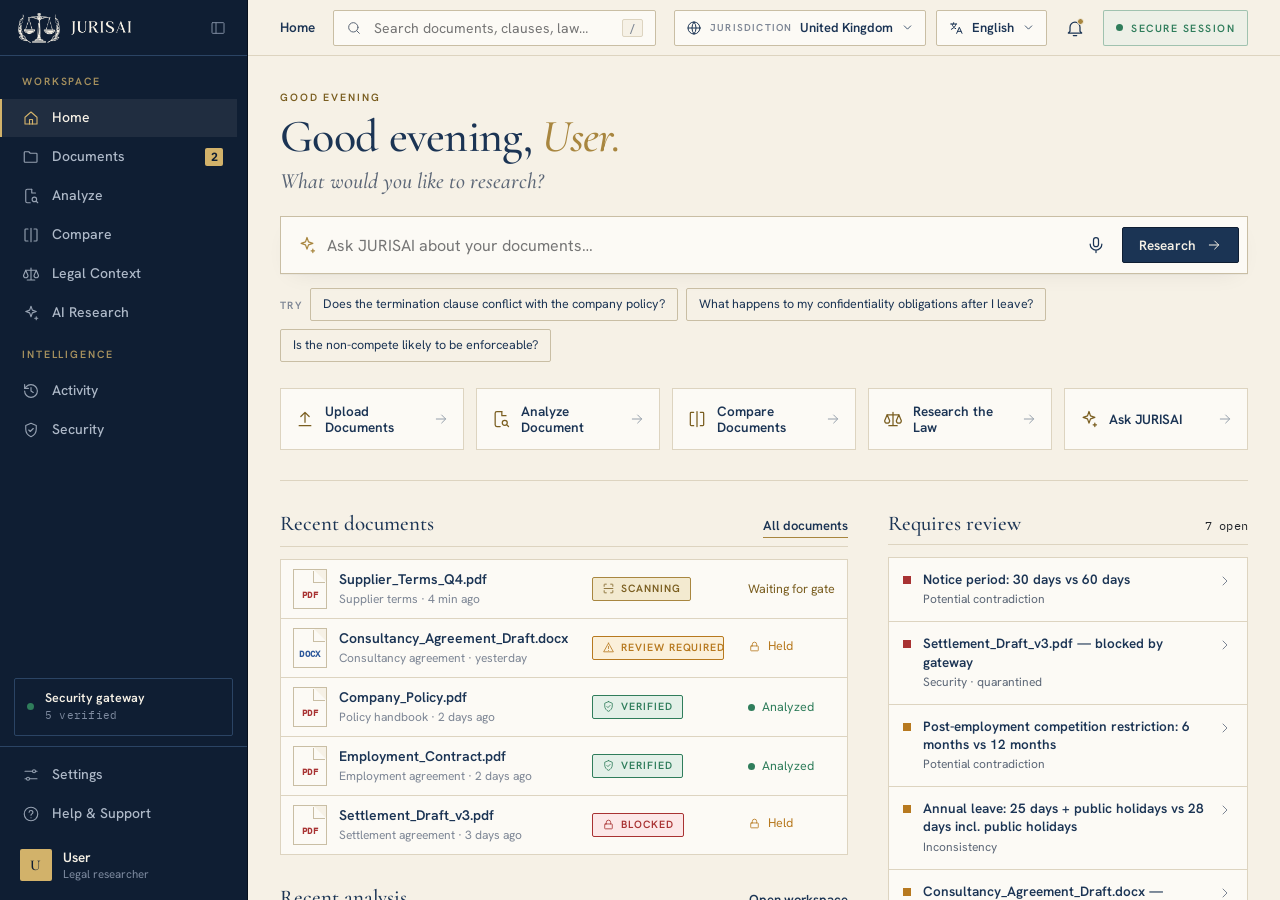
==== app.html @ 664ab7e5 "JurisAI" ====
<!doctype html>
<html lang="en" data-theme="ivory">
<head>
<meta charset="utf-8">
<meta name="viewport" content="width=device-width,initial-scale=1">
<title>JURISAI — Workspace</title>
<meta name="theme-color" content="#0F1E33">
<link rel="icon" href="assets/logo-mark.png">
<link rel="stylesheet" href="assets/jurisai.css">
<link rel="stylesheet" href="assets/app.css">
<link rel="stylesheet" href="assets/app-a.css">
<link rel="stylesheet" href="assets/app-b.css">
<link rel="stylesheet" href="assets/app-c.css">
<link rel="stylesheet" href="assets/app-d.css">
<link rel="stylesheet" href="assets/app-e.css">
</head>
<body>
<script src="assets/site.js"></script>
<script src="assets/session.js"></script>
<script src="assets/app/core.js"></script>
<script src="assets/app/data.js"></script>
<script src="assets/app/v-home.js"></script>
<script src="assets/app/v-docs.js"></script>
<script src="assets/app/v-analyze.js"></script>
<script src="assets/app/v-compare.js"></script>
<script src="assets/app/v-law.js"></script>
<script src="assets/app/v-research.js"></script>
<script src="assets/app/v-reports.js"></script>
<script src="assets/app/v-activity.js"></script>
<script src="assets/app/v-settings.js"></script>
<script src="assets/app/v-help.js"></script>
<script src="assets/app/v-welcome.js"></script>
<script>J.boot();</script>
</body>
</html>
---- assets/jurisai.css ----
/* ==========================================================================
   JURISAI DESIGN SYSTEM  ·  v1.0
   Shared by landing, sign-in, sign-up — and intended to carry into the app.
   Secure. Understand. Verify.
   ========================================================================== */

/* Fonts are bundled locally (latin subset) so the site works offline */
@font-face{font-family:'Cormorant Garamond';font-style:normal;font-weight:400;font-display:swap;src:url('fonts/cormorant-garamond-latin-400-normal.woff2') format('woff2');}
@font-face{font-family:'Cormorant Garamond';font-style:normal;font-weight:500;font-display:swap;src:url('fonts/cormorant-garamond-latin-500-normal.woff2') format('woff2');}
@font-face{font-family:'Cormorant Garamond';font-style:normal;font-weight:600;font-display:swap;src:url('fonts/cormorant-garamond-latin-600-normal.woff2') format('woff2');}
@font-face{font-family:'Cormorant Garamond';font-style:italic;font-weight:500;font-display:swap;src:url('fonts/cormorant-garamond-latin-500-italic.woff2') format('woff2');}
@font-face{font-family:'Cormorant Garamond';font-style:italic;font-weight:600;font-display:swap;src:url('fonts/cormorant-garamond-latin-600-italic.woff2') format('woff2');}
@font-face{font-family:'Hanken Grotesk';font-style:normal;font-weight:400;font-display:swap;src:url('fonts/hanken-grotesk-latin-400-normal.woff2') format('woff2');}
@font-face{font-family:'Hanken Grotesk';font-style:normal;font-weight:500;font-display:swap;src:url('fonts/hanken-grotesk-latin-500-normal.woff2') format('woff2');}
@font-face{font-family:'Hanken Grotesk';font-style:normal;font-weight:600;font-display:swap;src:url('fonts/hanken-grotesk-latin-600-normal.woff2') format('woff2');}
@font-face{font-family:'Hanken Grotesk';font-style:normal;font-weight:700;font-display:swap;src:url('fonts/hanken-grotesk-latin-700-normal.woff2') format('woff2');}
@font-face{font-family:'IBM Plex Mono';font-style:normal;font-weight:400;font-display:swap;src:url('fonts/ibm-plex-mono-latin-400-normal.woff2') format('woff2');}
@font-face{font-family:'IBM Plex Mono';font-style:normal;font-weight:500;font-display:swap;src:url('fonts/ibm-plex-mono-latin-500-normal.woff2') format('woff2');}

:root {
  /* ---- Colour: paper ---- */
  --ivory:        #F6F1E6;   /* page */
  --ivory-2:      #EFE8D8;   /* sunken wells, alt sections */
  --ivory-3:      #E5DFD0;   /* logo field */
  --paper:        #FCFAF5;   /* raised sheets */
  --white:        #FFFFFF;
  --rule:         #DDD4C0;   /* hairlines on ivory */
  --rule-strong:  #C9BEA4;

  /* ---- Colour: ink ---- */
  --navy:         #1B3454;   /* logo ink — primary */
  --navy-deep:    #0F1E33;   /* dark surfaces / strongest text */
  --navy-2:       #16294A;
  --navy-line:    #2B4464;   /* hairlines on navy */
  --charcoal:     #1F2328;
  --slate:        #5B6676;   /* muted copy */
  --slate-2:      #7C8594;

  /* ---- Colour: antique gold ---- */
  --gold:         #A8863F;
  --gold-deep:    #7A5E20;
  --gold-light:   #D2B26A;
  --gold-wash:    #F3EAD0;

  /* ---- Colour: restrained signals ---- */
  --ok:           #2F7D5B;  --ok-wash:   #E3F0E8;
  --warn:         #B7791F;  --warn-wash: #FBF0DA;
  --risk:         #A83232;  --risk-wash: #FCE8E8;

  /* ---- Type ---- */
  --serif: 'Cormorant Garamond', 'EB Garamond', Georgia, 'Times New Roman', serif;
  --sans:  'Hanken Grotesk', system-ui, -apple-system, 'Segoe UI', sans-serif;
  --mono:  'IBM Plex Mono', ui-monospace, 'SF Mono', Menlo, monospace;

  /* ---- Shape / depth ---- */
  --r: 2px;
  --shadow-1: 0 1px 0 rgba(20,32,47,.04), 0 8px 24px -12px rgba(20,32,47,.10);
  --shadow-2: 0 2px 0 rgba(20,32,47,.03), 0 24px 48px -24px rgba(20,32,47,.22);

  /* ---- Motion ---- */
  --ease: cubic-bezier(.22,.61,.36,1);

  --wrap: 1240px;
  --nav-h: 72px;
}

*,*::before,*::after { box-sizing: border-box; }
html { scroll-behavior: smooth; scroll-padding-top: calc(var(--nav-h) + 12px); -webkit-text-size-adjust: 100%; }
body {
  margin: 0; background: var(--ivory); color: var(--charcoal);
  font-family: var(--sans); font-size: 16px; line-height: 1.6;
  -webkit-font-smoothing: antialiased; text-rendering: optimizeLegibility; font-variant-numeric: lining-nums;
}
img, svg { display: block; max-width: 100%; }
a { color: inherit; text-decoration: none; }
button { font: inherit; color: inherit; cursor: pointer; background: none; border: 0; padding: 0; }
h1,h2,h3,h4,p,ul,ol,figure,blockquote { margin: 0; }
ul,ol { padding: 0; list-style: none; }
::selection { background: var(--gold-light); color: var(--navy-deep); }
:focus-visible { outline: 2px solid var(--gold); outline-offset: 3px; }

.wrap { width: 100%; max-width: var(--wrap); margin: 0 auto; padding: 0 32px; }
.sr-only { position:absolute; width:1px; height:1px; overflow:hidden; clip:rect(0 0 0 0); white-space:nowrap; }

/* ---- Icons (sprite injected by site.js) ---- */
.ico { width: 20px; height: 20px; stroke: currentColor; fill: none; stroke-width: 1.5; stroke-linecap: round; stroke-linejoin: round; flex: none; }
.ico-sm { width: 16px; height: 16px; }
.ico-lg { width: 28px; height: 28px; stroke-width: 1.25; }

/* ---- Type scale ---- */
.display {
  font-family: var(--serif); font-weight: 500; color: var(--navy);
  letter-spacing: -.012em; line-height: .96;
}
.h2 { font-family: var(--serif); font-weight: 500; color: var(--navy); font-size: clamp(36px, 4vw, 56px); line-height: 1.04; letter-spacing: -.012em; }
.h2 em, .display em { font-style: italic; color: var(--gold); font-weight: 500; }
.h3 { font-family: var(--serif); font-weight: 600; color: var(--navy); font-size: 24px; line-height: 1.2; }
.lede { font-size: 18px; line-height: 1.65; color: var(--slate); max-width: 56ch; }
.eyebrow {
  display: inline-flex; align-items: center; gap: 14px;
  font-family: var(--sans); font-size: 12px; font-weight: 600; letter-spacing: .18em;
  text-transform: uppercase; color: var(--gold-deep);
}
.eyebrow::before { content: ""; width: 36px; height: 1px; background: var(--gold); }
.mono { font-family: var(--mono); font-size: 12px; letter-spacing: .02em; }
.label { font-size: 11px; font-weight: 600; letter-spacing: .12em; text-transform: uppercase; color: var(--slate); }

/* ---- Buttons: sharp, premium, no pills ---- */
.btn {
  --h: 52px;
  display: inline-flex; align-items: center; justify-content: center; gap: 10px;
  height: var(--h); padding: 0 26px; border-radius: var(--r);
  font-size: 15px; font-weight: 600; letter-spacing: .01em; white-space: nowrap;
  border: 1px solid transparent; position: relative;
  transition: background .25s var(--ease), color .25s var(--ease), border-color .25s var(--ease), box-shadow .25s var(--ease);
}
.btn .arr { transition: transform .25s var(--ease); }
.btn:hover .arr { transform: translateX(3px); }
.btn-sm { --h: 42px; padding: 0 20px; font-size: 14px; }
.btn-block { width: 100%; }
.btn-primary { background: var(--navy); color: var(--ivory); border-color: var(--navy-deep); }
.btn-primary:hover { background: var(--navy-deep); box-shadow: inset 0 -2px 0 var(--gold); }
.btn-secondary { border-color: var(--navy); color: var(--navy); background: transparent; }
.btn-secondary:hover { background: var(--ivory-2); }
.btn-gold { background: var(--gold-light); color: var(--navy-deep); border-color: var(--gold); }
.btn-gold:hover { background: #dcbf7e; box-shadow: inset 0 -2px 0 var(--gold-deep); }
.btn-ghost-light { border-color: rgba(246,241,230,.35); color: var(--ivory); }
.btn-ghost-light:hover { background: rgba(246,241,230,.08); border-color: var(--gold-light); }
.btn[disabled], .btn.is-loading { pointer-events: none; opacity: .92; }

.link-gold { border-bottom: 1px solid var(--gold); color: var(--navy); font-weight: 500; padding-bottom: 1px; transition: color .2s, border-color .2s; }
.link-gold:hover { color: var(--gold-deep); border-color: var(--gold-deep); }

/* ---- Cards ---- */
.card { background: var(--paper); border: 1px solid var(--rule); border-radius: var(--r); box-shadow: var(--shadow-1); }
.card-top { border-top: 2px solid var(--gold); }
.card-head { display:flex; align-items:center; justify-content:space-between; gap:12px; padding: 14px 20px; border-bottom: 1px solid var(--rule); }
.card-body { padding: 20px; }

/* ---- Chips / status badges (rectangular) ---- */
.chip {
  display: inline-flex; align-items: center; gap: 6px; height: 24px; padding: 0 9px;
  font-size: 10.5px; font-weight: 600; letter-spacing: .09em; text-transform: uppercase;
  border: 1px solid var(--rule); background: var(--ivory-2); color: var(--navy); border-radius: var(--r); white-space: nowrap;
}
.chip-ok   { background: var(--ok-wash);   color: var(--ok);   border-color: var(--ok); }
.chip-warn { background: var(--warn-wash); color: var(--warn); border-color: var(--warn); }
.chip-risk { background: var(--risk-wash); color: var(--risk); border-color: var(--risk); }
.chip-gold { background: var(--gold-wash); color: var(--gold-deep); border-color: var(--gold); }
.chip-dark { background: rgba(246,241,230,.06); color: var(--gold-light); border-color: rgba(210,178,106,.45); }

.dot { width: 7px; height: 7px; border-radius: 50%; background: var(--gold); display: inline-block; flex: none; }
.dot-ok { background: var(--ok); } .dot-warn { background: var(--warn); } .dot-risk { background: var(--risk); }
.dot.pulse { animation: pulse 2.6s ease-in-out infinite; }
@keyframes pulse { 0%,100% { box-shadow: 0 0 0 0 rgba(168,134,63,.45);} 50% { box-shadow: 0 0 0 5px rgba(168,134,63,0);} }

/* ---- Form fields ---- */
.field { display: grid; gap: 8px; }
.field > label, .field-label {
  font-size: 11.5px; font-weight: 600; letter-spacing: .1em; text-transform: uppercase; color: var(--navy);
  display: flex; justify-content: space-between; align-items: baseline;
}
.field .opt { color: var(--slate-2); font-weight: 500; letter-spacing: .06em; }
.input-wrap { position: relative; display: flex; align-items: center; }
.input {
  width: 100%; height: 52px; padding: 0 16px; background: var(--white); color: var(--charcoal);
  border: 1px solid var(--rule-strong); border-radius: var(--r); font: 400 16px var(--sans);
  transition: border-color .2s, box-shadow .2s, background .2s;
}
.input::placeholder { color: #9aa1ad; }
.input:hover { border-color: var(--slate-2); }
.input:focus { outline: none; border-color: var(--gold); box-shadow: inset 0 0 0 1px var(--gold); }
.input.has-icon { padding-right: 48px; }
.input-wrap .adorn { position: absolute; right: 4px; width: 44px; height: 44px; display:grid; place-items:center; color: var(--slate); border-radius: var(--r); transition: color .2s; }
.input-wrap .adorn:hover { color: var(--navy); }
.field.is-error .input { border-color: var(--risk); box-shadow: inset 0 0 0 1px var(--risk); background: #fffafa; }
.field-msg { font-size: 13px; color: var(--risk); display: none; }
.field.is-error .field-msg { display: block; }
.field-hint { font-size: 12.5px; color: var(--slate-2); }

.check { display: flex; gap: 10px; align-items: flex-start; font-size: 14px; color: var(--slate); cursor: pointer; line-height: 1.45; }
.check input { appearance: none; width: 18px; height: 18px; margin: 1px 0 0; border: 1px solid var(--rule-strong); background: var(--white); border-radius: var(--r); display: grid; place-items: center; flex: none; cursor: pointer; transition: all .2s; }
.check input:checked { background: var(--navy); border-color: var(--navy); }
.check input:checked::after { content: ""; width: 9px; height: 5px; border-left: 1.75px solid var(--ivory); border-bottom: 1.75px solid var(--ivory); transform: rotate(-45deg) translate(1px,-1px); }

/* ---- Spinner ---- */
.spin { width: 16px; height: 16px; border: 1.75px solid currentColor; border-right-color: transparent; border-radius: 50%; animation: spin .8s linear infinite; }
@keyframes spin { to { transform: rotate(360deg);} }

/* ---- Navigation (sticky, minimal) ---- */
.nav { position: sticky; top: 0; z-index: 50; height: var(--nav-h); background: rgba(246,241,230,.88); backdrop-filter: blur(10px); -webkit-backdrop-filter: blur(10px); border-bottom: 1px solid transparent; transition: border-color .25s, background .25s; }
.nav.scrolled { border-color: var(--rule); background: rgba(246,241,230,.96); }
.nav .wrap { height: 100%; display: flex; align-items: center; justify-content: space-between; gap: 24px; }
.brand { display: inline-flex; align-items: center; gap: 12px; }
.brand img.mark { height: 40px; width: auto; }
.brand img.word { height: 18px; width: auto; }
.nav-links { display: flex; gap: 36px; }
.nav-links a { font-size: 14.5px; font-weight: 500; color: var(--navy); position: relative; padding: 6px 0; opacity: .86; transition: opacity .2s; }
.nav-links a::after { content:""; position:absolute; left:0; right:0; bottom:0; height:1px; background: var(--gold); transform: scaleX(0); transform-origin:left; transition: transform .3s var(--ease); }
.nav-links a:hover, .nav-links a.active { opacity: 1; }
.nav-links a:hover::after, .nav-links a.active::after { transform: scaleX(1); }
.nav-cta { display: flex; align-items: center; gap: 24px; }
.nav-cta .signin { font-size: 14.5px; font-weight: 500; color: var(--navy); }
.nav-cta .signin:hover { color: var(--gold-deep); }
.nav-toggle { display: none; width: 44px; height: 44px; place-items: center; color: var(--navy); }
.mobile-menu { display: none; }

/* ---- Section scaffolding ---- */
.section { padding: 120px 0; position: relative; }
.section-sunken { background: var(--ivory-2); border-block: 1px solid var(--rule); }
.section-dark { background: var(--navy-deep); color: var(--ivory); }
.section-head { display: grid; gap: 22px; margin-bottom: 64px; max-width: 900px; }
.section-head.center { margin-inline: auto; text-align: center; justify-items: center; }
.section-dark .h2 { color: var(--ivory); }
.section-dark .h2 em { color: var(--gold-light); }
.section-dark .lede { color: #AEB9C8; }
.section-dark .eyebrow { color: var(--gold-light); }
.section-dark .eyebrow::before { background: var(--gold-light); }

/* ---- Scroll reveal (subtle) ---- */
.reveal { opacity: 0; transform: translateY(14px); transition: opacity .9s var(--ease), transform .9s var(--ease); }
.reveal.in { opacity: 1; transform: none; }

@media (prefers-reduced-motion: reduce) {
  *,*::before,*::after { animation-duration: .001ms !important; animation-iteration-count: 1 !important; transition-duration: .001ms !important; scroll-behavior: auto !important; }
  .reveal { opacity: 1; transform: none; }
}

@media (max-width: 1080px) {
  .nav-links { display: none; }
  .nav-toggle { display: grid; }
  .mobile-menu.open { display: grid; position: absolute; top: var(--nav-h); left: 0; right: 0; background: var(--ivory); border-bottom: 1px solid var(--rule); padding: 8px 32px 24px; gap: 4px; box-shadow: var(--shadow-2); }
  .mobile-menu a { padding: 14px 0; border-bottom: 1px solid var(--rule); font-weight: 500; color: var(--navy); }
  .section { padding: 88px 0; }
}
@media (max-width: 640px) {
  .wrap { padding: 0 20px; }
  .section { padding: 72px 0; }
  .nav-cta .signin { display: none; }
  .brand img.word { display: none; }
  .mobile-menu.open { padding: 8px 20px 24px; }
}
---- assets/app.css ----
/* ==========================================================================
   JURISAI APP  ·  authenticated application styles
   Builds on jurisai.css tokens. Quiet, precise, institutional.
   ========================================================================== */
:root { --sbw: 248px; --tbh: 56px; --pad: 32px; }
:root[data-theme="paper"] { --ivory: #FBFAF7; --ivory-2: #F3F0E8; --paper: #FFFFFF; --rule: #E3DDCE; }

body.app-body { overflow: hidden; font-size: 14px; line-height: 1.5; background: var(--ivory); }
.ico-xs { width: 13px; height: 13px; }
.muted { color: var(--slate); }
.mono { font-family: var(--mono); font-size: 11.5px; letter-spacing: .02em; }
.serif { font-family: var(--serif); }
.linkbtn { color: var(--navy); font-weight: 600; font-size: 13px; border-bottom: 1px solid var(--gold); padding-bottom: 1px; }
.linkbtn:hover { color: var(--gold-deep); }
.chip-slate { background: #EDEFF2; color: var(--slate); border-color: #C5CBD5; }
.ico-btn-text { display: inline-flex; align-items: center; gap: 6px; }

/* ---------------- shell ---------------- */
.app { display: grid; grid-template-columns: var(--sbw) minmax(0, 1fr); height: 100vh; height: 100dvh; transition: grid-template-columns .25s var(--ease); }
.app.collapsed { --sbw: 68px; }
.main { display: grid; grid-template-rows: var(--tbh) auto minmax(0, 1fr); min-width: 0; min-height: 0; position: relative; }
body.bare .app { grid-template-columns: minmax(0, 1fr); }
body.bare .sb, body.bare .topbar, body.bare .offline-bar { display: none; }
body.bare .main { grid-template-rows: minmax(0, 1fr); }

/* sidebar */
.sb { background: var(--navy-deep); color: #AEB9C8; display: flex; flex-direction: column; min-height: 0; z-index: 40; border-right: 1px solid #07101d; }
.sb-brand { height: var(--tbh); display: flex; align-items: center; justify-content: space-between; padding: 0 14px 0 18px; border-bottom: 1px solid var(--navy-line); flex: none; }
.sb-logo { display: flex; align-items: center; gap: 11px; min-width: 0; }
.sb-logo .mk { height: 30px; width: auto; flex: none; }
.sb-logo .wd { height: 14px; width: auto; }
.sb-collapse, .sb-x { width: 30px; height: 30px; display: grid; place-items: center; color: #7e8ba0; border-radius: var(--r); }
.sb-collapse:hover, .sb-x:hover { color: var(--ivory); background: rgba(255,255,255,.06); }
.sb-x { display: none; }
.sb-scroll { flex: 1; overflow-y: auto; padding: 14px 0; min-height: 0; }
.sb-label { font-size: 10.5px; font-weight: 600; letter-spacing: .18em; text-transform: uppercase; color: rgba(210,178,106,.78); padding: 14px 22px 8px; }
.sb-label:first-child { padding-top: 4px; }
.sb-item { display: flex; align-items: center; gap: 12px; height: 38px; padding: 0 14px 0 20px; margin: 1px 10px 1px 0; border-left: 2px solid transparent; color: #AEB9C8; font-size: 14px; font-weight: 500; transition: background .2s, color .2s; }
.sb-item .ico { width: 18px; height: 18px; opacity: .85; }
.sb-item:hover { color: var(--ivory); background: rgba(255,255,255,.04); }
.sb-item.active { color: var(--ivory); background: rgba(246,241,230,.07); border-left-color: var(--gold-light); }
.sb-item.active .ico { color: var(--gold-light); opacity: 1; }
.sb-count { margin-left: auto; font: 600 10.5px var(--mono); color: var(--navy-deep); background: var(--gold-light); min-width: 18px; height: 18px; padding: 0 5px; display: grid; place-items: center; border-radius: 2px; }
.sb-gate { display: flex; align-items: center; gap: 11px; margin: 0 14px 10px; padding: 11px 12px; border: 1px solid var(--navy-line); border-radius: var(--r); color: #AEB9C8; flex: none; transition: border-color .2s; }
.sb-gate:hover { border-color: var(--gold); }
.sb-gate b { display: block; font-size: 12.5px; color: var(--ivory); font-weight: 600; line-height: 1.2; }
.sb-gate small { display: block; color: #7e8ba0; font-size: 11px; margin-top: 2px; }
.sb-foot { border-top: 1px solid var(--navy-line); padding: 8px 0 10px; flex: none; }
.sb-user { display: flex; align-items: center; gap: 11px; width: calc(100% - 20px); margin: 8px 10px 0 10px; padding: 8px 10px; text-align: left; border-radius: var(--r); }
.sb-user:hover { background: rgba(255,255,255,.05); }
.sb-user b { display: block; color: var(--ivory); font-size: 13.5px; font-weight: 600; line-height: 1.2; }
.sb-user small { display: block; color: #7e8ba0; font-size: 11.5px; }
.av { width: 32px; height: 32px; display: grid; place-items: center; background: var(--gold-light); color: var(--navy-deep); font: 600 15px var(--serif); border-radius: var(--r); flex: none; letter-spacing: .02em; }
.av-top { display: none; }
.scrim { display: none; }

.app.collapsed .sb-brand { padding: 0; justify-content: center; }
.app.collapsed .sb-logo .wd, .app.collapsed .sb-text, .app.collapsed .sb-count { display: none; }
.app.collapsed .sb-collapse { position: absolute; left: 20px; top: 15px; display: none; }
.app.collapsed .sb-label { font-size: 0; padding: 10px 0; margin: 6px 18px; border-top: 1px solid var(--navy-line); }
.app.collapsed .sb-label:first-child { border: 0; margin: 0; padding: 4px 0; }
.app.collapsed .sb-item { padding: 0; justify-content: center; margin: 1px 0; border-left-width: 2px; }
.app.collapsed .sb-gate { margin: 0 12px 10px; padding: 11px 0; justify-content: center; }
.app.collapsed .sb-user { padding: 8px 0; justify-content: center; margin: 8px 0 0; width: 100%; }
.app.collapsed .sb-brand .sb-logo { gap: 0; }

/* topbar */
.topbar { display: flex; align-items: center; gap: 18px; padding: 0 var(--pad); border-bottom: 1px solid var(--rule); background: var(--ivory); position: relative; z-index: 20; min-width: 0; }
.crumbs { display: flex; align-items: center; gap: 8px; min-width: 0; font-size: 13.5px; color: var(--slate); white-space: nowrap; flex: none; max-width: 36%; overflow: hidden; }
.crumbs a:hover { color: var(--navy); }
.crumbs .sep { color: var(--rule-strong); }
.crumbs .cur { color: var(--navy); font-weight: 600; overflow: hidden; text-overflow: ellipsis; }
.gs-wrap { position: relative; flex: 1; max-width: 460px; margin-left: auto; min-width: 140px; }
.gs { display: flex; align-items: center; gap: 10px; height: 36px; padding: 0 12px; background: var(--paper); border: 1px solid var(--rule-strong); border-radius: var(--r); color: var(--slate); transition: border-color .2s, box-shadow .2s; }
.gs:focus-within { border-color: var(--gold); box-shadow: inset 0 0 0 1px var(--gold); }
.gs input { flex: 1; min-width: 0; border: 0; outline: 0; background: none; font: 400 14px var(--sans); color: var(--charcoal); height: 100%; }
.gs input::-webkit-search-cancel-button { display: none; }
.gs kbd { font: 500 11px var(--mono); color: var(--slate-2); border: 1px solid var(--rule); padding: 1px 6px; border-radius: 2px; background: var(--ivory); }
.gs-pop { display: none; position: absolute; top: 42px; left: 0; right: 0; background: var(--paper); border: 1px solid var(--rule-strong); box-shadow: var(--shadow-2); z-index: 60; max-height: 70vh; overflow: auto; }
.gs-pop.on { display: block; }
.gs-i { display: flex; align-items: flex-start; gap: 12px; width: 100%; padding: 9px 14px; text-align: left; color: var(--slate); }
.gs-i b { display: block; color: var(--navy); font-size: 13.5px; font-weight: 600; }
.gs-i small { display: block; font-size: 12px; color: var(--slate-2); }
.gs-i:hover, .gs-i.on { background: var(--gold-wash); }
.gs-i .ico { margin-top: 2px; color: var(--gold-deep); }
.tb-right { display: flex; align-items: center; gap: 10px; flex: none; }
.tb-btn { display: inline-flex; align-items: center; gap: 8px; height: 36px; padding: 0 11px; border: 1px solid var(--rule-strong); background: var(--paper); border-radius: var(--r); font-size: 13px; color: var(--navy); transition: border-color .2s; white-space: nowrap; }
.tb-btn:hover { border-color: var(--gold); }
.tb-k { font-size: 10px; font-weight: 600; letter-spacing: .12em; text-transform: uppercase; color: var(--slate-2); }
.tb-v { font-weight: 600; }
.icon-btn { width: 36px; height: 36px; display: inline-grid; place-items: center; color: var(--navy); border-radius: var(--r); position: relative; transition: background .2s; flex: none; }
.icon-btn:hover { background: var(--ivory-2); }
.bell-dot { position: absolute; top: 8px; right: 9px; width: 7px; height: 7px; background: var(--gold); border-radius: 50%; border: 1.5px solid var(--ivory); }
.secure { display: inline-flex; align-items: center; gap: 8px; height: 36px; padding: 0 12px; border: 1px solid rgba(47,125,91,.4); background: rgba(227,240,232,.5); border-radius: var(--r); font: 600 10.5px var(--sans); letter-spacing: .14em; text-transform: uppercase; color: var(--ok); white-space: nowrap; }
.secure:hover { background: var(--ok-wash); }
.sb-burger { display: none; }
.offline-bar { display: none; align-items: center; gap: 10px; padding: 8px var(--pad); background: var(--risk-wash); color: var(--risk); border-bottom: 1px solid var(--risk); font-size: 13px; }
.offline-bar.on { display: flex; }
.offline-bar span { flex: 1; }

/* views */
.view { min-height: 0; position: relative; outline: 0; }
.view--scroll { overflow-y: auto; overflow-x: hidden; }
.view--fixed { overflow: hidden; display: flex; flex-direction: column; }
.ph { display: flex; align-items: flex-end; justify-content: space-between; gap: 24px; padding: 22px var(--pad) 16px; flex: none; }
.ph h1 { font: 500 34px/1.05 var(--serif); color: var(--navy); letter-spacing: -.012em; }
.ph h1 em { color: var(--gold); font-style: italic; }
.ph .sub { color: var(--slate); margin-top: 6px; max-width: 70ch; font-size: 14px; }
.ph-actions { display: flex; gap: 10px; align-items: center; flex: none; flex-wrap: wrap; justify-content: flex-end; }
.ph .kicker { display: inline-flex; align-items: center; gap: 10px; font: 600 10.5px var(--sans); letter-spacing: .16em; text-transform: uppercase; color: var(--gold-deep); margin-bottom: 6px; }
.ph .kicker::before { content: ""; width: 22px; height: 1px; background: var(--gold); }
.pad { padding-left: var(--pad); padding-right: var(--pad); }

/* controls — compact app scale */
.btn-sm { --h: 36px; padding: 0 16px; font-size: 13.5px; }
.btn-xs { --h: 30px; padding: 0 11px; font-size: 12.5px; gap: 7px; }
.btn-danger { color: var(--risk); border-color: var(--risk); }
.btn-danger:hover { background: var(--risk-wash); }
.btn.is-on { background: var(--navy); color: var(--ivory); border-color: var(--navy); }
.btn[disabled] { opacity: .45; }
.in-sm { height: 40px; font-size: 14px; }
select.input { appearance: none; padding-right: 36px; background-image: url("data:image/svg+xml,%3Csvg xmlns='http://www.w3.org/2000/svg' width='12' height='8' viewBox='0 0 12 8'%3E%3Cpath d='M1 1l5 5 5-5' fill='none' stroke='%235B6676' stroke-width='1.5'/%3E%3C/svg%3E"); background-repeat: no-repeat; background-position: right 14px center; }
textarea.input { height: auto; padding: 12px 16px; line-height: 1.5; resize: vertical; }
.seg { display: inline-flex; border: 1px solid var(--navy); border-radius: var(--r); background: var(--paper); }
.seg button { height: 34px; padding: 0 16px; font-size: 13px; font-weight: 600; color: var(--navy); border-right: 1px solid var(--navy); transition: background .2s, color .2s; display: inline-flex; align-items: center; gap: 7px; }
.seg button:last-child { border-right: 0; }
.seg button:hover { background: var(--ivory-2); }
.seg button.on { background: var(--navy); color: var(--ivory); }
.tabs { display: flex; gap: 22px; border-bottom: 1px solid var(--rule); }
.tabs button { height: 40px; font-size: 13.5px; font-weight: 600; color: var(--slate); border-bottom: 2px solid transparent; margin-bottom: -1px; white-space: nowrap; display: inline-flex; align-items: center; gap: 7px; transition: color .2s; }
.tabs button:hover { color: var(--navy); }
.tabs button.on { color: var(--navy); border-bottom-color: var(--gold); }
.tabs .n { font: 600 10.5px var(--mono); color: var(--slate-2); }
.tabs button.on .n { color: var(--gold-deep); }
.switch { appearance: none; width: 38px; height: 22px; background: var(--rule-strong); border-radius: 2px; position: relative; cursor: pointer; transition: background .2s; flex: none; border: 0; }
.switch::after { content: ""; position: absolute; top: 3px; left: 3px; width: 16px; height: 16px; background: var(--white); border-radius: 1px; transition: transform .2s var(--ease); box-shadow: 0 1px 2px rgba(0,0,0,.2); }
.switch:checked { background: var(--navy); }
.switch:checked::after { transform: translateX(16px); background: var(--gold-light); }
.st { display: inline-flex; align-items: center; gap: 7px; font-size: 12.5px; color: var(--slate); white-space: nowrap; }
.st-ok { color: var(--ok); } .st-bad { color: var(--risk); } .st-lock { color: var(--warn); } .st-run { color: var(--gold-deep); }

/* trust labels */
.tag { display: inline-flex; align-items: center; gap: 6px; height: 22px; padding: 0 8px; font: 600 10px var(--sans); letter-spacing: .1em; text-transform: uppercase; border: 1px solid; border-radius: 2px; white-space: nowrap; }
.tag-evid { color: var(--navy); border-color: var(--navy); background: rgba(27,52,84,.05); }
.tag-law { color: var(--gold-deep); border-color: var(--gold); background: var(--gold-wash); }
.tag-ai { color: var(--slate); border-color: var(--slate-2); background: transparent; }
.tag-inf { color: var(--warn); border-color: var(--warn); border-style: dashed; background: var(--warn-wash); }
.tag-rev { color: var(--risk); border-color: var(--risk); background: var(--risk-wash); }
.cite { display: inline-grid; place-items: center; min-width: 19px; height: 19px; padding: 0 4px; margin: 0 2px; font: 600 11px var(--mono); color: var(--gold-deep); background: var(--gold-wash); border: 1px solid var(--gold); border-radius: 2px; vertical-align: 1px; cursor: pointer; transition: background .2s, color .2s; }
.cite:hover { background: var(--navy); color: var(--ivory); border-color: var(--navy); }
.srcref { display: inline-flex; align-items: center; gap: 6px; font: 500 11.5px var(--mono); color: var(--navy); border-bottom: 1px solid var(--gold); padding-bottom: 1px; text-align: left; }
.srcref:hover { color: var(--gold-deep); }
.banner { display: flex; gap: 12px; align-items: flex-start; padding: 11px 16px; background: var(--ivory-2); border: 1px solid var(--rule); border-left: 2px solid var(--gold); font-size: 13px; color: var(--slate); }
.banner b { color: var(--navy); }
.banner .ico { color: var(--gold-deep); margin-top: 2px; }
.banner-warn { background: var(--warn-wash); border-color: #ecd8a8; border-left-color: var(--warn); }
.banner-risk { background: var(--risk-wash); border-color: #e9c1c1; border-left-color: var(--risk); }
.banner-ok { background: var(--ok-wash); border-color: #bfdccc; border-left-color: var(--ok); }
.sev { width: 8px; height: 8px; display: inline-block; flex: none; }
.sev-high { background: var(--risk); } .sev-med { background: var(--warn); } .sev-low { background: var(--slate-2); }

/* tables */
.tbl { width: 100%; border-collapse: collapse; font-size: 13.5px; }
.tbl th { text-align: left; font: 600 10.5px var(--sans); letter-spacing: .12em; text-transform: uppercase; color: var(--slate-2); padding: 10px 14px; border-bottom: 1px solid var(--rule-strong); background: var(--ivory); position: sticky; top: 0; z-index: 2; white-space: nowrap; }
.tbl td { padding: 12px 14px; border-bottom: 1px solid var(--rule); vertical-align: middle; }
.tbl tr.row { cursor: pointer; transition: background .15s; }
.tbl tr.row:hover { background: var(--gold-wash); }
.tbl .nm { display: flex; align-items: center; gap: 12px; min-width: 0; }
.tbl .nm b { display: block; font-weight: 600; color: var(--navy); overflow: hidden; text-overflow: ellipsis; white-space: nowrap; }
.tbl .nm small { color: var(--slate-2); font-size: 12px; }
.fileic { width: 34px; height: 40px; flex: none; display: grid; place-items: center; background: var(--paper); border: 1px solid var(--rule-strong); color: var(--navy); position: relative; font: 600 8.5px var(--mono); letter-spacing: .04em; padding-top: 12px; }
.fileic::before { content: ""; position: absolute; top: 0; right: 0; border: 6px solid transparent; border-top-color: var(--ivory); border-right-color: var(--ivory); box-shadow: -1px 1px 0 var(--rule-strong); }
.fileic.docx { color: #2b579a; } .fileic.pdf { color: var(--risk); }

/* sheets (document surfaces) */
.sheet { background: var(--paper); border: 1px solid var(--rule); box-shadow: var(--shadow-1); }
.rule-t { border-top: 1px solid var(--rule); }
.k { font: 600 10.5px var(--sans); letter-spacing: .12em; text-transform: uppercase; color: var(--slate-2); }
.dl { display: grid; grid-template-columns: auto 1fr; gap: 6px 18px; margin: 0; font-size: 13px; }
.dl dt { color: var(--slate-2); font-size: 12px; } .dl dd { margin: 0; color: var(--charcoal); }

/* menus / popovers */
.menu { position: fixed; z-index: 200; background: var(--paper); border: 1px solid var(--rule-strong); box-shadow: var(--shadow-2); min-width: 220px; max-height: 80vh; overflow: auto; padding: 4px 0; animation: pop .14s var(--ease); }
@keyframes pop { from { opacity: 0; transform: translateY(-4px); } to { opacity: 1; transform: none; } }
.menu-h { font: 600 10px var(--sans); letter-spacing: .14em; text-transform: uppercase; color: var(--slate-2); padding: 10px 14px 6px; }
.menu-i { display: flex; align-items: center; gap: 11px; width: 100%; padding: 9px 14px; text-align: left; font-size: 13.5px; color: var(--navy); }
.menu-i:hover { background: var(--gold-wash); }
.menu-i .ico { color: var(--slate); }
.menu-i.danger { color: var(--risk); } .menu-i.danger .ico { color: var(--risk); }
.menu-l { flex: 1; font-weight: 500; } .menu-l small { display: block; color: var(--slate-2); font-weight: 400; font-size: 11.5px; }
.menu-ck { color: var(--gold-deep) !important; }
.menu-m { font: 500 11px var(--mono); color: var(--slate-2); }
.menu-sp { width: 16px; }
.menu-div { height: 1px; background: var(--rule); margin: 4px 0; }
.pm-h { padding: 14px; border-bottom: 1px solid var(--rule); } .pm-h b { display: block; color: var(--navy); font-family: var(--serif); font-size: 18px; } .pm-h small { display: block; color: var(--slate-2); font-size: 12px; }
.sess { padding: 16px; } .sess dl { display: grid; grid-template-columns: auto 1fr; gap: 6px 16px; margin: 12px 0 14px; font-size: 12.5px; } .sess dt { color: var(--slate-2); } .sess dd { margin: 0; text-align: right; }
.np .menu-h { display: none; }
.np-h { display: flex; justify-content: space-between; align-items: center; padding: 12px 16px; border-bottom: 1px solid var(--rule); }
.np-i { display: flex; gap: 12px; padding: 12px 16px; width: 100%; text-align: left; border-bottom: 1px solid var(--rule); color: var(--slate); font-size: 12.5px; }
.np-i:hover { background: var(--gold-wash); }
.np-i b { display: block; color: var(--navy); font-size: 13.5px; } .np-i small { display: block; margin: 2px 0 4px; line-height: 1.4; } .np-i em { font-style: normal; color: var(--slate-2); font-size: 10.5px; }
.np-i.unread { background: rgba(243,234,208,.35); }
.np-ic { width: 30px; height: 30px; display: grid; place-items: center; border: 1px solid var(--rule); flex: none; background: var(--paper); }
.np-ok { color: var(--ok); } .np-warn { color: var(--warn); } .np-risk { color: var(--risk); }

/* drawer + modal */
.drawer-wrap, .modal-wrap { position: fixed; inset: 0; z-index: 150; }
.drawer-scrim { position: absolute; inset: 0; background: rgba(15,30,51,.38); opacity: 0; transition: opacity .2s; }
.drawer-wrap.open .drawer-scrim, .modal-wrap.open .drawer-scrim { opacity: 1; }
.drawer { position: absolute; top: 0; right: 0; bottom: 0; width: min(480px, 100vw); background: var(--ivory); border-left: 1px solid var(--rule-strong); box-shadow: -24px 0 48px -24px rgba(15,30,51,.25); display: flex; flex-direction: column; transform: translateX(24px); opacity: 0; transition: transform .24s var(--ease), opacity .2s; }
.drawer.wide { width: min(720px, 100vw); }
.drawer-wrap.open .drawer { transform: none; opacity: 1; }
.drawer-h { display: flex; justify-content: space-between; align-items: flex-start; gap: 16px; padding: 20px 24px 16px; border-bottom: 1px solid var(--rule); background: var(--paper); border-top: 2px solid var(--gold); }
.drawer-h h2 { font: 500 26px/1.15 var(--serif); color: var(--navy); margin-top: 4px; word-break: break-word; }
.drawer-b { flex: 1; overflow-y: auto; padding: 20px 24px; }
.drawer-f { padding: 14px 24px; border-top: 1px solid var(--rule); display: flex; gap: 10px; justify-content: flex-end; flex-wrap: wrap; background: var(--paper); }
.modal-wrap { display: grid; place-items: center; padding: 20px; }
.modal { position: relative; width: min(520px, 100%); background: var(--paper); border: 1px solid var(--rule-strong); border-top: 2px solid var(--gold); box-shadow: var(--shadow-2); transform: translateY(8px); opacity: 0; transition: transform .22s var(--ease), opacity .2s; max-height: 90vh; display: flex; flex-direction: column; }
.modal-wrap.open .modal { transform: none; opacity: 1; }
.modal header { display: flex; justify-content: space-between; align-items: center; padding: 18px 22px 12px; }
.modal h2 { font: 500 24px var(--serif); color: var(--navy); }
.modal-b { padding: 4px 22px 18px; overflow: auto; display: grid; gap: 14px; }
.modal footer { padding: 14px 22px; border-top: 1px solid var(--rule); display: flex; gap: 10px; justify-content: flex-end; background: var(--ivory); }
#toasts { position: fixed; right: 20px; bottom: 20px; z-index: 300; display: grid; gap: 8px; pointer-events: none; }
.toast { display: flex; align-items: center; gap: 10px; padding: 11px 16px; background: var(--navy-deep); color: var(--ivory); border-left: 2px solid var(--gold-light); box-shadow: var(--shadow-2); font-size: 13.5px; max-width: 420px; opacity: 0; transform: translateY(8px); transition: all .25s var(--ease); }
.toast.in { opacity: 1; transform: none; }
.toast.warn { border-left-color: var(--warn); } .toast.risk { border-left-color: #e08a8a; }
.toast .ico { color: var(--gold-light); }
.listenbar { display: none; position: absolute; left: 50%; bottom: 20px; transform: translateX(-50%); z-index: 70; width: min(560px, calc(100% - 40px)); align-items: center; gap: 14px; padding: 12px 14px 12px 16px; background: var(--navy-deep); color: var(--ivory); border-top: 2px solid var(--gold-light); box-shadow: var(--shadow-2); }
.listenbar.on { display: flex; }
.listenbar > div { flex: 1; min-width: 0; } .listenbar b { font-size: 13px; display: block; } .listenbar small { display: block; color: #AEB9C8; font-size: 12px; white-space: nowrap; overflow: hidden; text-overflow: ellipsis; }
.listen-ic { color: var(--gold-light); }
.listen-prog { height: 2px; background: var(--navy-line); margin-top: 8px; } .listen-prog i { display: block; height: 100%; width: 0; background: var(--gold-light); animation: lp linear forwards; }
@keyframes lp { to { width: 100%; } }
.listenbar .btn-secondary { color: var(--ivory); border-color: rgba(246,241,230,.35); }
.is-listening { background: var(--gold-wash) !important; color: var(--gold-deep) !important; }

/* loading steps */
.ls { padding: 28px 30px; background: var(--paper); border: 1px solid var(--rule); max-width: 520px; margin: 0 auto; }
.ls-t { display: flex; justify-content: space-between; margin-bottom: 14px; } .ls-p { color: var(--slate-2); }
.ls ol { margin: 0 0 18px; display: grid; gap: 10px; }
.ls li { display: flex; align-items: center; gap: 12px; font-size: 14px; color: #a2a9b4; transition: color .3s; }
.ls li.run { color: var(--navy); } .ls li.done { color: var(--slate); }
.ls-ic { width: 16px; height: 16px; border: 1.5px solid var(--rule-strong); border-radius: 50%; position: relative; flex: none; transition: all .3s; }
.ls li.run .ls-ic { border-color: var(--gold); border-right-color: transparent; animation: spin 1s linear infinite; }
.ls li.done .ls-ic { background: var(--ok); border-color: var(--ok); }
.ls li.done .ls-ic::after { content: ""; position: absolute; left: 4.5px; top: 2px; width: 4px; height: 7px; border: solid #fff; border-width: 0 1.5px 1.5px 0; transform: rotate(45deg); }
.ls-bar { height: 2px; background: var(--rule); } .ls-bar i { display: block; height: 100%; width: 0; background: var(--gold); transition: width .5s var(--ease); }
.ls.dark { background: var(--navy-deep); border-color: var(--navy-line); } .ls.dark li { color: #6f7e94; } .ls.dark li.run { color: var(--ivory); } .ls.dark li.done { color: #AEB9C8; } .ls.dark .ls-bar { background: var(--navy-line); }

/* empty + error */
.empty { display: grid; justify-items: center; text-align: center; gap: 8px; padding: 56px 24px; color: var(--slate); }
.empty-ic { width: 56px; height: 56px; display: grid; place-items: center; border: 1px solid var(--rule-strong); color: var(--gold-deep); background: var(--paper); margin-bottom: 8px; }
.empty h3 { font: 500 26px var(--serif); color: var(--navy); } .empty p { max-width: 46ch; } .empty-a { display: flex; gap: 10px; margin-top: 12px; flex-wrap: wrap; justify-content: center; }
.errstate { display: flex; gap: 20px; padding: 24px 26px; background: var(--paper); border: 1px solid var(--rule-strong); border-left: 3px solid var(--slate-2); max-width: 720px; }
.errstate.risk { border-left-color: var(--risk); } .errstate.warn { border-left-color: var(--warn); }
.errstate-ic { width: 52px; height: 52px; display: grid; place-items: center; flex: none; border: 1px solid var(--rule-strong); color: var(--slate); }
.errstate.risk .errstate-ic { color: var(--risk); border-color: var(--risk); background: var(--risk-wash); } .errstate.warn .errstate-ic { color: var(--warn); border-color: var(--warn); background: var(--warn-wash); }
.errstate h3 { font: 500 24px var(--serif); color: var(--navy); margin: 2px 0 6px; } .errstate p { color: var(--slate); max-width: 62ch; }
.errstate-code { color: var(--slate-2); } .errstate-a { display: flex; gap: 10px; margin-top: 16px; flex-wrap: wrap; }

/* skeleton shimmer for loading */
.skel { background: linear-gradient(90deg, var(--ivory-2) 0%, #f7f2e6 50%, var(--ivory-2) 100%); background-size: 200% 100%; animation: shim 1.8s linear infinite; height: 12px; }
@keyframes shim { to { background-position: -200% 0; } }

@media (max-width: 1200px) { .secure span { display: none; } .secure { padding: 0 10px; } .tb-k { display: none; } }
@media (max-width: 1000px) {
  :root { --pad: 20px; }
  .app, .app.collapsed { grid-template-columns: minmax(0, 1fr); --sbw: 260px; }
  .sb { position: fixed; left: 0; top: 0; bottom: 0; width: 280px; transform: translateX(-100%); transition: transform .25s var(--ease); }
  .app.sb-open .sb { transform: none; box-shadow: 24px 0 48px rgba(0,0,0,.3); }
  .app.sb-open .scrim { display: block; position: fixed; inset: 0; background: rgba(15,30,51,.45); z-index: 35; }
  .app.collapsed .sb-text, .app.collapsed .sb-logo .wd { display: revert; }
  .app.collapsed .sb-item { padding: 0 14px 0 20px; justify-content: flex-start; }
  .app.collapsed .sb-label { font-size: 10.5px; padding: 14px 22px 8px; border: 0; margin: 0; }
  .app.collapsed .sb-gate, .app.collapsed .sb-user { justify-content: flex-start; }
  .sb-collapse { display: none; } .sb-x { display: grid; } .sb-burger { display: inline-grid; margin-left: -8px; }
  .crumbs { max-width: none; flex: 1; } .gs-wrap { display: none; } .tb-btn .tb-v { display: none; }
  .tb-right { margin-left: auto; } .av-top { display: grid; } .secure { display: none; }
  .ph { flex-direction: column; align-items: flex-start; gap: 14px; } .ph h1 { font-size: 30px; }
}
@media (max-width: 560px) { .tb-btn { padding: 0 9px; } #tb-lang { display: none; } .toast { max-width: calc(100vw - 40px); } }

@media print {
  body.app-body { overflow: visible; }
  .app { display: block; height: auto; } .sb, .topbar, .scrim, .offline-bar, #layers, #toasts, .listenbar { display: none !important; }
  .main { display: block; } .view { overflow: visible !important; }
}
.sb-logo { cursor: pointer; }
@media (min-width: 1001px) { .app.collapsed .sb-brand { cursor: pointer; } }
---- assets/app-a.css ----
/* ===== shared helpers ===== */
.hide-md { } .nw { white-space: nowrap; } .blk { display: block; } .tr { text-align: right; }
.ok { color: var(--ok); } .warn { color: var(--warn); } .risk { color: var(--risk); }
.back { display: inline-flex; align-items: center; gap: 6px; font-size: 13px; font-weight: 600; color: var(--navy); margin-bottom: 18px; }
.back .ico { transform: none; } .back:hover { color: var(--gold-deep); }
.kicker-l { font: 600 10.5px var(--sans); letter-spacing: .18em; text-transform: uppercase; color: var(--gold-deep); margin-bottom: 8px; }
.lib-search { display: flex; align-items: center; gap: 8px; height: 36px; padding: 0 12px; background: var(--paper); border: 1px solid var(--rule-strong); border-radius: var(--r); color: var(--slate); min-width: 220px; }
.lib-search:focus-within { border-color: var(--gold); box-shadow: inset 0 0 0 1px var(--gold); }
.lib-search input { border: 0; background: transparent; outline: 0; flex: 1; font: inherit; color: var(--charcoal); min-width: 0; }
.sev { display: inline-block; width: 8px; height: 8px; flex: none; background: var(--slate-2); }
.sev-high { background: var(--risk); } .sev-med { background: var(--warn); } .sev-low { background: var(--slate-2); }
.tbl-tight { width: 100%; border-collapse: collapse; }
.tbl-tight td { padding: 9px 12px; border-bottom: 1px solid var(--rule); vertical-align: middle; }
.tbl-tight tr:last-child td { border-bottom: 0; }
.tbl-tight tr.row { cursor: pointer; } .tbl-tight tr.row:hover td { background: rgba(168,134,63,.07); }
.nm { display: flex; align-items: center; gap: 12px; min-width: 0; }
.nm b { display: block; font-weight: 600; color: var(--navy); font-size: 14px; overflow: hidden; text-overflow: ellipsis; }
.nm small { display: block; color: var(--slate); font-size: 12.5px; }
.nm > div { min-width: 0; }

/* ===== home ===== */
.home { padding: 0 var(--pad) 48px; }
.home-ask { padding: 34px 0 30px; border-bottom: 1px solid var(--rule); max-width: 980px; }
.home-ask h1 { font: 500 46px/1.05 var(--serif); color: var(--navy); letter-spacing: -.015em; }
.home-ask h1 em { color: var(--gold); }
.home-q { font: italic 400 22px var(--serif); color: var(--slate); margin: 8px 0 22px; }
.ask-box { display: flex; align-items: center; gap: 8px; background: var(--paper); border: 1px solid var(--rule-strong); padding: 8px 8px 8px 16px; box-shadow: var(--shadow-1); transition: border-color .2s; }
.ask-box:focus-within { border-color: var(--gold); box-shadow: 0 0 0 1px var(--gold), var(--shadow-1); }
.ask-ic { color: var(--gold); display: grid; }
.ask-box input { flex: 1; border: 0; background: transparent; outline: 0; font: 400 16px var(--sans); height: 40px; min-width: 0; color: var(--charcoal); }
.ask-sugg { display: flex; flex-wrap: wrap; align-items: center; gap: 8px; margin-top: 14px; }
.sugg { font-size: 12.5px; color: var(--navy); background: transparent; border: 1px solid var(--rule-strong); padding: 6px 12px; text-align: left; border-radius: var(--r); transition: all .2s; }
.sugg:hover { border-color: var(--gold); background: var(--gold-wash); }
.qa { display: grid; grid-template-columns: repeat(5, 1fr); gap: 12px; margin-top: 26px; }
.qa a { display: flex; align-items: center; gap: 10px; padding: 14px; background: var(--paper); border: 1px solid var(--rule); color: var(--navy); font-weight: 600; font-size: 13.5px; transition: all .2s var(--ease); }
.qa a:hover { border-color: var(--gold); transform: translateY(-1px); box-shadow: var(--shadow-1); }
.qa a > .ico:first-child { color: var(--gold-deep); } .qa-arr { margin-left: auto; opacity: .45; }
.qa span { flex: 1; line-height: 1.2; }
.home-grid { display: grid; grid-template-columns: minmax(0, 1fr) 360px; gap: 40px; margin-top: 30px; }
.home-main, .home-rail { display: grid; gap: 30px; align-content: start; min-width: 0; }
.sec-h { display: flex; align-items: baseline; justify-content: space-between; gap: 12px; margin-bottom: 12px; padding-bottom: 8px; border-bottom: 1px solid var(--rule); }
.sec-h h2 { font: 500 21px var(--serif); color: var(--navy); }
.sec-h2 { margin-top: 28px; }
.home-main .tbl-tight, .an-list { background: var(--paper); border: 1px solid var(--rule); }
.an-row { display: flex; justify-content: space-between; gap: 20px; padding: 14px 16px; border-bottom: 1px solid var(--rule); color: inherit; }
.an-row:last-child { border-bottom: 0; } .an-row:hover { background: rgba(168,134,63,.07); }
.an-row b { color: var(--navy); font-weight: 600; } .an-row p { color: var(--slate); font-size: 13px; margin-top: 2px; }
.an-meta { display: flex; flex-direction: column; align-items: flex-end; gap: 2px; flex: none; }
.issues { list-style: none; margin: 0; padding: 0; background: var(--paper); border: 1px solid var(--rule); }
.issues li + li { border-top: 1px solid var(--rule); }
.issues a { display: flex; align-items: flex-start; gap: 12px; padding: 12px 14px; color: inherit; }
.issues a:hover { background: rgba(168,134,63,.07); }
.issues .sev { margin-top: 6px; } .issues span { flex: 1; min-width: 0; }
.issues b { display: block; font-size: 13.5px; font-weight: 600; color: var(--navy); line-height: 1.35; }
.issues small { color: var(--slate); font-size: 12px; } .issues .ico { color: var(--slate-2); margin-top: 3px; }
.sec-gate { background: var(--navy-deep); color: #C9D2DE; padding: 18px; }
.sec-gate .sec-h { border-color: var(--navy-line); } .sec-gate .sec-h h2 { color: var(--ivory); }
.mini-pipe { display: flex; align-items: center; gap: 8px; }
.mini-pipe > div { flex: 1; text-align: center; } .mini-pipe b { display: block; font: 500 28px var(--serif); color: var(--ivory); }
.mini-pipe span { font-size: 10.5px; letter-spacing: .1em; text-transform: uppercase; color: #8d9ab0; }
.mini-pipe i { width: 14px; height: 1px; background: var(--gold); flex: none; }
.mini-pipe .ok b { color: #6fcf9f; } .mini-pipe .warn b { color: var(--gold-light); }
.gate-line { margin-top: 14px; font-size: 12.5px; color: #8d9ab0; border-top: 1px solid var(--navy-line); padding-top: 12px; }
.ra { list-style: none; margin: 0; padding: 0; }
.ra a { display: flex; gap: 10px; padding: 9px 0; color: var(--navy); font-size: 13.5px; border-bottom: 1px solid var(--rule); }
.ra a:hover { color: var(--gold-deep); } .ra .ico { color: var(--gold-deep); margin-top: 2px; flex: none; }
.ra small { display: block; color: var(--slate-2); }

/* ===== welcome ===== */
.wl { display: grid; grid-template-columns: 400px minmax(0, 1fr); min-height: 100vh; background: var(--ivory); }
.wl-side { background: var(--navy-deep); color: #C9D2DE; padding: 36px 44px; display: flex; flex-direction: column; justify-content: space-between; gap: 32px; }
.wl-logo img { height: 22px; width: auto; }
.wl-side .k { color: var(--gold-light); } .wl-side h2 { font: 500 34px/1.1 var(--serif); color: var(--ivory); margin: 10px 0 36px; }
.wl-rail { list-style: none; margin: 0; padding: 0; display: grid; gap: 0; }
.wl-rail li { display: flex; align-items: center; gap: 14px; padding: 12px 0; font-size: 14px; color: #7e8ba0; position: relative; }
.wl-rail li:not(:last-child)::after { content: ""; position: absolute; left: 13px; top: 38px; bottom: -12px; width: 1px; background: var(--navy-line); }
.wl-rail .n { width: 27px; height: 27px; display: grid; place-items: center; border: 1px solid var(--navy-line); border-radius: 50%; flex: none; background: var(--navy-deep); z-index: 1; }
.wl-rail li.on { color: var(--ivory); font-weight: 600; } .wl-rail li.on .n { border-color: var(--gold-light); color: var(--gold-light); }
.wl-rail li.done { color: #AEB9C8; } .wl-rail li.done .n { background: var(--gold-light); color: var(--navy-deep); border-color: var(--gold-light); }
.wl-fine { font-size: 12.5px; color: #8d9ab0; display: flex; gap: 8px; align-items: center; }
.wl-main { padding: 28px 56px 48px; display: flex; flex-direction: column; max-width: 860px; }
.wl-top { display: flex; justify-content: space-between; margin-bottom: 36px; color: var(--slate); }
.wl-card h1 { font: 500 40px/1.1 var(--serif); color: var(--navy); margin: 6px 0 8px; } .wl-card h1 em { color: var(--gold); }
.wl-card .sub { color: var(--slate); margin-bottom: 26px; }
.wl-opts { display: grid; grid-template-columns: 1fr 1fr; gap: 12px; }
.wl-opt { text-align: left; padding: 18px; background: var(--paper); border: 1px solid var(--rule-strong); display: grid; gap: 4px; transition: all .2s; position: relative; }
.wl-opt .ico { color: var(--gold-deep); margin-bottom: 6px; } .wl-opt b { color: var(--navy); font-size: 15px; } .wl-opt small { color: var(--slate); font-size: 13px; }
.wl-opt:hover { border-color: var(--gold); } .wl-opt.on { border-color: var(--navy); box-shadow: inset 0 0 0 1px var(--navy); background: var(--gold-wash); }
.wl-jur { grid-template-columns: 1fr 1fr 1fr; }
.wl-drop { border: 1px dashed var(--gold); background: var(--paper); padding: 36px; text-align: center; }
.wl-drop > div { display: grid; gap: 6px; justify-items: center; } .wl-drop .ico { color: var(--gold-deep); } .wl-drop small { color: var(--slate); margin-bottom: 8px; }
.wl-or { text-align: center; color: var(--slate-2); font-size: 12.5px; margin: 16px 0 10px; }
.wl-samples { display: flex; gap: 10px; justify-content: center; flex-wrap: wrap; }
.wl-gate { background: var(--paper); border: 1px solid var(--rule); padding: 8px 18px; }
.wl-foot { display: flex; justify-content: space-between; align-items: center; margin-top: 28px; gap: 12px; }
.wl-prev { background: var(--paper); border: 1px solid var(--rule); padding: 22px; } .wl-prev > p { margin: 10px 0 14px; font-size: 15px; line-height: 1.65; }
.wl-facts { list-style: none; margin: 0 0 12px; padding: 0; display: grid; grid-template-columns: 1fr 1fr; gap: 1px; background: var(--rule); border: 1px solid var(--rule); }
.wl-facts li { background: var(--ivory); padding: 10px 12px; display: grid; } .wl-facts span { font-size: 11px; text-transform: uppercase; letter-spacing: .1em; color: var(--slate-2); }

@media (max-width: 1200px) { .home-grid { grid-template-columns: minmax(0, 1fr) 320px; gap: 28px; } .qa { grid-template-columns: repeat(3, 1fr); } .hide-md { display: none !important; } }
@media (max-width: 1000px) { .home-grid { grid-template-columns: 1fr; } .wl { grid-template-columns: 1fr; } .wl-side { padding: 20px 24px; gap: 14px; } .wl-side h2, .wl-fine, .wl-side .k { display: none; } .wl-rail { grid-auto-flow: column; overflow-x: auto; } .wl-rail li span:last-child { display: none; } .wl-rail li.on span:last-child { display: inline; } .wl-rail li::after { display: none; } .wl-main { padding: 20px 20px 40px; } }
@media (max-width: 700px) { .hide-sm { display: none !important; } .home { padding: 0 16px 40px; } .home-ask h1 { font-size: 34px; } .qa { grid-template-columns: 1fr 1fr; } .wl-opts, .wl-jur, .wl-facts { grid-template-columns: 1fr; } .wl-card h1 { font-size: 30px; } .ask-box .btn { padding: 0 10px; } }

/* ===== documents library ===== */
.lib-bar { display: flex; align-items: flex-end; justify-content: space-between; gap: 20px; flex: none; border-bottom: 1px solid var(--rule); flex-wrap: wrap; }
.lib-bar .tabs { border-bottom: 0; overflow-x: auto; max-width: 100%; }
.lib-bar .lib-search { margin-bottom: 4px; min-width: 300px; }
.lib-scroll { flex: 1; min-height: 0; overflow: auto; padding-bottom: 32px; }
.lib th { background: var(--ivory); }
.lib .btn, .lib .icon-btn { }

/* ===== intake ===== */
.intake { flex: 1; min-height: 0; display: grid; grid-template-columns: minmax(0, 1fr) 460px; gap: 32px; padding-top: 8px; padding-bottom: 28px; overflow: auto; }
.intake-l, .intake-r { min-width: 0; }
.intake-l { display: flex; flex-direction: column; gap: 18px; }
.drop { border: 1px dashed var(--gold); background: var(--paper); padding: 40px 24px; text-align: center; display: grid; justify-items: center; gap: 8px; cursor: pointer; transition: all .2s var(--ease); }
.drop:hover, .drop:focus-visible, .drop.over { background: var(--gold-wash); border-style: solid; outline: 0; }
.drop-ic { width: 56px; height: 56px; display: grid; place-items: center; border: 1px solid var(--rule-strong); color: var(--gold-deep); background: var(--ivory); }
.drop b { font: 500 24px var(--serif); color: var(--navy); } .drop span { color: var(--slate); font-size: 13.5px; } .drop u { color: var(--navy); text-decoration-color: var(--gold); }
.drop small { color: var(--slate-2); margin-top: 6px; display: inline-flex; gap: 6px; align-items: center; }
.sample { display: flex; flex-wrap: wrap; gap: 8px; align-items: center; }
.sample .k { margin-right: 4px; }
.q-h { border-bottom: 1px solid var(--rule); padding-bottom: 8px; }
.queue { display: grid; gap: 8px; }
.q-i { display: flex; justify-content: space-between; align-items: center; gap: 12px; padding: 12px 14px; background: var(--paper); border: 1px solid var(--rule); text-align: left; transition: border-color .2s; }
.q-i:hover { border-color: var(--gold); } .q-i.on { border-color: var(--navy); box-shadow: inset 2px 0 0 var(--gold); }
.q-i b { display: block; font-size: 14px; color: var(--navy); } .q-i small { color: var(--slate-2); }
.intake-r { background: var(--paper); border: 1px solid var(--rule); padding: 20px 22px; align-self: start; box-shadow: var(--shadow-1); }
.gate-h { display: flex; justify-content: space-between; align-items: center; padding-bottom: 12px; border-bottom: 1px solid var(--rule); margin-bottom: 8px; }
.gate-file { display: flex; gap: 12px; align-items: center; padding: 10px 0 12px; color: var(--gold-deep); } .gate-file b { display: block; color: var(--navy); word-break: break-all; font-size: 14px; } .gate-file small { color: var(--slate-2); }
.gate-note { display: flex; gap: 8px; align-items: center; font-size: 13px; color: var(--slate); margin-top: 12px; padding-top: 12px; border-top: 1px solid var(--rule); }
.gate-dark ~ .gate-note, .wl-gate .gate-note { }
.res { margin-top: 14px; display: grid; gap: 12px; } .res-a { display: flex; flex-wrap: wrap; gap: 8px; }
.res .errstate { padding: 14px; }

/* gate pipeline */
.gate { list-style: none; margin: 0; padding: 0; display: grid; }
.gate li { display: grid; grid-template-columns: 28px 1fr auto; gap: 12px; align-items: center; padding: 11px 0; border-bottom: 1px solid var(--rule); position: relative; }
.gate li:last-child { border-bottom: 0; }
.g-mk { width: 26px; height: 26px; display: grid; place-items: center; border: 1px solid var(--rule-strong); border-radius: 50%; color: var(--slate-2); background: var(--ivory); }
.g-b b { display: block; font-size: 13.5px; color: var(--navy); font-weight: 600; } .g-b small { color: var(--slate); font-size: 12px; }
.g-st { font: 600 10px var(--sans); letter-spacing: .12em; text-transform: uppercase; padding: 3px 8px; border: 1px solid var(--rule-strong); color: var(--slate); white-space: nowrap; }
.g-st-ok { color: var(--ok); border-color: var(--ok); background: var(--ok-wash); } .g-st-warn { color: var(--warn); border-color: var(--warn); background: var(--warn-wash); }
.g-st-risk { color: var(--risk); border-color: var(--risk); background: var(--risk-wash); } .g-st-run { color: var(--gold-deep); border-color: var(--gold); background: var(--gold-wash); } .g-st-lock { color: var(--navy); border-color: var(--navy); }
.g-pass .g-mk { background: var(--ok); color: #fff; border-color: var(--ok); } .g-flag .g-mk, .g-hold .g-mk { background: var(--warn); color: #fff; border-color: var(--warn); }
.g-fail .g-mk { background: var(--risk); color: #fff; border-color: var(--risk); }
.g-run .g-mk { border-color: var(--gold); color: var(--gold-deep); animation: pulse 1.4s ease-in-out infinite; }
.g-skip, .g-wait { opacity: .6; } .g-last.g-pass { } .g-last .g-mk { }
.gate-dark li { border-color: var(--navy-line); } .gate-dark .g-b b { color: var(--ivory); } .gate-dark .g-b small { color: #8d9ab0; } .gate-dark .g-mk { background: transparent; border-color: var(--navy-line); }

/* document drawer */
.dd-top { display: flex; gap: 14px; align-items: center; margin-bottom: 14px; } .dd-chips { display: flex; gap: 8px; flex-wrap: wrap; margin-bottom: 4px; }
.dd-meta { margin-bottom: 16px; } .dd-h { font: 500 19px var(--serif); color: var(--navy); margin: 22px 0 8px; padding-bottom: 6px; border-bottom: 1px solid var(--rule); }
.gate-access { display: flex; gap: 12px; padding: 12px 14px; border: 1px solid var(--rule-strong); align-items: flex-start; }
.gate-access b { display: block; font-size: 13.5px; } .gate-access small { color: var(--slate); font-size: 12.5px; }
.gate-access.locked { background: var(--risk-wash); border-color: #e9c1c1; color: var(--risk); } .gate-access.open { background: var(--ok-wash); border-color: #bfdccc; color: var(--ok); }
.gate-access.locked b { color: var(--risk); } .gate-access.open b { color: var(--ok); }
.checks { list-style: none; margin: 0; padding: 0; display: grid; }
.checks li { display: flex; gap: 12px; padding: 10px 0; border-bottom: 1px solid var(--rule); } .checks li:last-child { border: 0; }
.checks b { display: block; font-size: 13.5px; color: var(--navy); } .checks small { color: var(--slate); font-size: 12.5px; }
.c-ic { width: 24px; height: 24px; display: grid; place-items: center; border-radius: 50%; flex: none; background: var(--ivory-2); color: var(--slate-2); }
.c-ic.c-ok { background: var(--ok-wash); color: var(--ok); } .c-ic.c-warn { background: var(--warn-wash); color: var(--warn); } .c-ic.c-risk { background: var(--risk-wash); color: var(--risk); }

@media (max-width: 1200px) { .intake { grid-template-columns: minmax(0, 1fr) 400px; gap: 24px; } }
@media (max-width: 1000px) { .intake { grid-template-columns: 1fr; overflow: visible; } .lib-bar .lib-search { min-width: 0; width: 100%; } }
@media (max-width: 560px) { .intake-r { padding: 14px; } .drop { padding: 28px 14px; } .gate li { grid-template-columns: 28px 1fr; } .g-st { grid-column: 2; justify-self: start; } }
.toast.risk, .toast.warn, .toast.ok { color: var(--ivory); }
.errstate.risk, .errstate.warn, .errstate.ok, .errstate.lock { color: inherit; }
.lib td:nth-child(2), .lib td:nth-child(3) { white-space: nowrap; }
.lib td { padding-top: 10px; padding-bottom: 10px; }
.dd-top { align-items: flex-start; } .dd-chips > * { flex: none; } .dd-chips > span:not(.chip) { display: inline-flex; align-items: center; gap: 6px; font-size: 12.5px; color: var(--slate); }
---- assets/app-b.css ----
/* ===== shared text helpers ===== */
.pane-k { margin-bottom: 10px; letter-spacing: .14em; }
.q { margin: 0; padding: 2px 0 2px 14px; border-left: 2px solid var(--gold); font: italic 400 17px/1.5 var(--serif); color: var(--charcoal); }
.q-sm { font-size: 14.5px; }
.stamp { display: inline-block; font: 600 10px var(--sans); letter-spacing: .14em; text-transform: uppercase; padding: 3px 8px; border: 1px solid currentColor; color: var(--navy); }
.stamp-rev { color: var(--warn); background: var(--warn-wash); }
.sh { font: 500 24px var(--serif); color: var(--navy); margin: 32px 0 16px; padding-bottom: 8px; border-bottom: 1px solid var(--rule); }
.sh:first-child { margin-top: 8px; }
.an-sec-h { display: flex; align-items: center; gap: 10px; margin-bottom: 10px; }
.an-sec-h::after { content: ""; order: 5; flex: 1; height: 1px; background: var(--rule); min-width: 12px; }
.an-sec-h .mini { order: 6; }
.an-sec-h .k { color: var(--slate); }
.plain { font-size: 14.5px; line-height: 1.65; color: var(--charcoal); max-width: 68ch; }
.mini { width: 26px; height: 26px; min-width: 26px; padding: 0 6px; display: inline-grid; place-items: center; color: var(--slate); border: 1px solid transparent; font: 600 11px var(--sans); border-radius: var(--r); }
.mini:hover { border-color: var(--rule-strong); color: var(--navy); background: var(--paper); }

/* ===== analyze ===== */
.an-head { display: flex; justify-content: space-between; align-items: center; gap: 20px; padding: 16px var(--pad); border-bottom: 1px solid var(--rule); flex: none; flex-wrap: wrap; }
.doc-sw { display: inline-flex; align-items: center; gap: 8px; color: var(--navy); } .doc-sw h1 { font: 500 28px/1.1 var(--serif); } .doc-sw:hover { color: var(--gold-deep); }
.an-chips { display: flex; align-items: center; gap: 10px; margin-top: 6px; flex-wrap: wrap; color: var(--slate); }
.an-actions { display: flex; gap: 8px; flex-wrap: wrap; }
.an-grid { flex: 1; min-height: 0; display: grid; grid-template-columns: 236px minmax(0, 1fr) 440px; }
.an-map { overflow-y: auto; padding: 20px 12px 24px var(--pad); border-right: 1px solid var(--rule); }
.map { list-style: none; margin: 0; padding: 0; }
.map a { display: grid; grid-template-columns: 22px 1fr auto auto; gap: 8px; align-items: center; padding: 8px 8px; font-size: 13px; color: var(--slate); border-left: 2px solid transparent; }
.map a:hover { background: rgba(168,134,63,.08); color: var(--navy); } .map a.on { border-left-color: var(--gold); color: var(--navy); background: var(--gold-wash); font-weight: 600; }
.map-t { overflow: hidden; text-overflow: ellipsis; white-space: nowrap; } .map-p { color: var(--slate-2); font-size: 10.5px; }
.an-doc { display: flex; flex-direction: column; min-width: 0; min-height: 0; background: var(--ivory-2); }
.doc-tools { display: flex; justify-content: space-between; align-items: center; padding: 8px 20px; border-bottom: 1px solid var(--rule); color: var(--slate); flex: none; }
.doc-tools div { display: flex; gap: 4px; }
.paper-wrap { flex: 1; overflow-y: auto; padding: 28px 24px 60px; scroll-behavior: smooth; }
.paper { max-width: 720px; margin: 0 auto; background: var(--white); border: 1px solid var(--rule); box-shadow: var(--shadow-1); padding: 56px 64px 64px; font-family: var(--serif); line-height: 1.6; color: #1d2430; }
.paper-head { text-align: center; padding-bottom: 20px; margin-bottom: 20px; border-bottom: 1px solid var(--rule-strong); }
.paper-head .mono { color: var(--slate-2); font-size: 10.5px; } .paper-head h2 { font: 600 1.2em var(--serif); letter-spacing: .12em; margin: 10px 0 6px; color: var(--navy-deep); } .paper-head p { font-style: italic; color: var(--slate); font-size: .95em; }
.pgbreak { display: flex; align-items: center; gap: 12px; margin: 30px -24px 22px; color: var(--slate-2); font: 500 10.5px var(--mono); letter-spacing: .08em; text-transform: uppercase; }
.pgbreak::before, .pgbreak::after { content: ""; flex: 1; border-top: 1px dashed var(--rule-strong); }
.cl h3 { font: 600 1em var(--serif); color: var(--navy); margin: 22px 0 8px; letter-spacing: .02em; } .cl h3 .mono { color: var(--gold-deep); }
.para { position: relative; margin: 0 0 8px -12px; padding: 5px 10px 5px 12px; border-left: 2px solid transparent; cursor: pointer; font-size: 1em; transition: background .2s; }
.para:hover { background: var(--gold-wash); } .para:focus-visible { outline: 1px solid var(--gold); }
.para.sel { background: var(--gold-wash); border-left-color: var(--gold); }
.para.flag-high { border-left-color: var(--risk); } .para.flag-med { border-left-color: var(--warn); }
.para.flash { animation: flash 1.6s ease; } @keyframes flash { 0%, 40% { background: rgba(210,178,106,.55); } 100% { background: transparent; } }
.pn { position: absolute; left: -38px; top: 8px; width: 28px; text-align: right; color: var(--slate-2); font-size: 10px; opacity: 0; transition: opacity .2s; } .para:hover .pn, .para.sel .pn { opacity: 1; }
.term { background: transparent; color: inherit; border-bottom: 1px dotted var(--gold-deep); cursor: help; }
.an-ai { border-left: 1px solid var(--rule); display: flex; flex-direction: column; min-height: 0; background: var(--ivory); }
.tabs-sc { overflow-x: auto; flex: none; padding: 0 20px; gap: 18px; scrollbar-width: none; } .tabs-sc button { font-size: 13px; }
.an-body { flex: 1; overflow-y: auto; padding: 20px 22px 40px; display: grid; gap: 22px; align-content: start; }
.an-sec { display: block; }
.summary { font: 400 19px/1.55 var(--serif); color: var(--navy-deep); }
.facts { display: grid; grid-template-columns: 1fr 1fr; gap: 1px; background: var(--rule); border: 1px solid var(--rule); margin: 0; }
.facts > div { background: var(--paper); padding: 10px 12px; } .facts dt { font: 600 10px var(--sans); text-transform: uppercase; letter-spacing: .12em; color: var(--slate-2); } .facts dd { margin: 2px 0 0; font-size: 13.5px; color: var(--navy); font-weight: 500; }
.an-next { display: flex; gap: 8px; flex-wrap: wrap; }
.issue { display: flex; gap: 12px; padding: 12px 14px; background: var(--paper); border: 1px solid var(--rule); margin-bottom: 8px; }
.issue .sev { margin-top: 6px; } .issue b { color: var(--navy); font-size: 14px; } .issue p { font-size: 13px; color: var(--slate); margin: 3px 0 8px; }
.issue-a { display: flex; gap: 14px; flex-wrap: wrap; align-items: center; }
.kc { display: grid; grid-template-columns: 52px 1fr 16px; align-items: center; gap: 10px; padding: 11px 6px; width: 100%; text-align: left; border-bottom: 1px solid var(--rule); }
.kc:hover { background: var(--gold-wash); } .kc b { font-size: 13.5px; color: var(--navy); } .kc small { display: block; color: var(--slate); font-size: 12.5px; } .kc-n { color: var(--gold-deep); }
.dt-row { display: grid; grid-template-columns: 130px 1fr; gap: 14px; padding: 12px 0; border-bottom: 1px solid var(--rule); align-items: baseline; } .dt-d { font: 500 18px var(--serif); color: var(--navy); } .dt-row b { display: block; font-size: 13.5px; margin-bottom: 4px; }
.ob { display: flex; justify-content: space-between; gap: 12px; padding: 9px 0; border-bottom: 1px solid var(--rule); font-size: 13.5px; align-items: flex-start; }
.def { padding: 12px 0; border-bottom: 1px solid var(--rule); } .def b { font: 600 17px var(--serif); color: var(--navy); } .def p { font-size: 13.5px; color: var(--slate); margin: 3px 0 6px; }
.cd-h { display: flex; align-items: baseline; gap: 10px; } .cd-h h3 { font: 500 26px var(--serif); color: var(--navy); } .cd-h .mono { color: var(--gold-deep); font-size: 13px; }
.cd-s { display: block; }
.srcline { color: var(--slate-2); margin-top: 8px; font-size: 12px; }
.terms { margin: 0; display: grid; gap: 8px; } .terms dt { font-weight: 600; color: var(--navy); font-size: 13.5px; } .terms dd { margin: 0; color: var(--slate); font-size: 13px; }
.means { margin: 0; padding-left: 18px; display: grid; gap: 6px; font-size: 14px; } .means li::marker { color: var(--gold); }
.qbtn { display: flex; justify-content: space-between; gap: 12px; align-items: center; width: 100%; text-align: left; padding: 10px 12px; border: 1px solid var(--rule-strong); background: var(--paper); margin-bottom: 6px; font-size: 13.5px; color: var(--navy); }
.qbtn:hover { border-color: var(--gold); background: var(--gold-wash); }
.an-lock { max-width: 760px; padding-top: 24px; padding-bottom: 40px; display: grid; gap: 16px; align-content: start; overflow-y: auto; }
.an-mob { display: none; }
@media (max-width: 1200px) { .an-grid { grid-template-columns: 200px minmax(0, 1fr) 380px; } .paper { padding: 40px 36px; } .pn { display: none; } }
@media (max-width: 1000px) {
  .an-mob { display: flex; border-bottom: 1px solid var(--rule); flex: none; } .an-mob button { flex: 1; height: 42px; font-size: 13px; font-weight: 600; color: var(--slate); border-bottom: 2px solid transparent; } .an-mob button.on { color: var(--navy); border-bottom-color: var(--gold); }
  .an-grid { grid-template-columns: 1fr; } .an-grid > * { display: none; } .pane-map > .an-map, .pane-doc > .an-doc, .pane-ai > .an-ai { display: flex; } .pane-map > .an-map { display: block; border: 0; padding: 20px var(--pad); }
  .an-head { padding: 12px 16px; } .doc-sw h1 { font-size: 22px; } .paper-wrap { padding: 14px 10px 40px; } .paper { padding: 28px 20px; } .an-actions .btn { padding: 0 8px; }
}
@media (max-width: 560px) { .facts { grid-template-columns: 1fr; } .dt-row { grid-template-columns: 1fr; gap: 2px; } .an-body { padding: 16px; } }
---- assets/app-c.css ----
/* ===== compare ===== */
.cmp-sel { display: grid; grid-template-columns: minmax(0,1fr) 32px minmax(0,1fr) minmax(0,1fr) auto; gap: 14px; align-items: end; padding-bottom: 18px; border-bottom: 1px solid var(--rule); flex: none; }
.cmp-vs { height: 40px; display: grid; place-items: center; color: var(--gold-deep); }
.cmp-stage { flex: 1; min-height: 0; display: flex; flex-direction: column; overflow: hidden; }
.cmp-load { padding-top: 40px; max-width: 520px; } .cmp-empty { padding-top: 28px; max-width: 760px; }
.cmp-stage > .pad:not(.cmp-sum):not(.cmp-body) { overflow-y: auto; padding-top: 24px; }
.cmp-sum { display: flex; align-items: center; gap: 8px; padding-top: 14px; padding-bottom: 14px; flex-wrap: wrap; flex: none; border-bottom: 1px solid var(--rule); }
.cmp-n { font-size: 14px; margin-right: 10px; color: var(--slate); } .cmp-n b { font: 500 28px var(--serif); color: var(--navy); margin-right: 4px; }
.kchip { display: inline-flex; align-items: center; gap: 7px; height: 30px; padding: 0 12px; border: 1px solid var(--rule-strong); background: var(--paper); font-size: 12.5px; font-weight: 600; color: var(--slate); text-transform: capitalize; }
.kchip:hover { border-color: var(--gold); } .kchip.on { background: var(--navy); border-color: var(--navy); color: var(--ivory); }
.kd { width: 8px; height: 8px; background: var(--slate-2); } .kd-contradiction { background: var(--risk); } .kd-inconsistency { background: var(--warn); } .kd-update { background: var(--gold); } .kd-legit { background: var(--slate-2); }
.cmp-note { margin-left: auto; font-size: 12.5px; color: var(--slate-2); }
.cmp-body { flex: 1; min-height: 0; display: grid; grid-template-columns: 380px minmax(0,1fr); gap: 0; padding-top: 0; padding-bottom: 0; }
.fl { overflow-y: auto; padding: 14px 18px 24px 0; border-right: 1px solid var(--rule); display: grid; gap: 8px; align-content: start; }
.fl-i { display: grid; gap: 5px; text-align: left; padding: 12px 14px; background: var(--paper); border: 1px solid var(--rule); transition: all .2s; position: relative; }
.fl-i:hover { border-color: var(--gold); } .fl-i.on { border-color: var(--navy); box-shadow: inset 3px 0 0 var(--gold); } .fl-i.dim { opacity: .55; }
.fl-i b { font-size: 14px; color: var(--navy); }
.fl-k { display: inline-flex; align-items: center; gap: 5px; font: 600 10px var(--sans); letter-spacing: .12em; text-transform: uppercase; color: var(--slate); }
.fl-contradiction { color: var(--risk); } .fl-inconsistency { color: var(--warn); } .fl-update { color: var(--gold-deep); }
.fl-v { color: var(--slate); font-size: 11.5px; } .fl-s { position: absolute; right: 12px; top: 12px; font: 600 10.5px var(--sans); color: var(--ok); }
.pad-s { padding: 12px 4px; }
.fd { overflow-y: auto; padding: 20px 0 40px 28px; display: grid; gap: 20px; align-content: start; min-width: 0; }
.fd-chips { display: flex; gap: 8px; flex-wrap: wrap; margin-bottom: 10px; } .fd-h h2 { font: 500 32px/1.1 var(--serif); color: var(--navy); margin-bottom: 6px; }
.graph { width: 100%; height: auto; background: var(--paper); border: 1px solid var(--rule); padding: 12px; }
.gn-h { font: 600 9px var(--sans); letter-spacing: .14em; fill: #7C8594; } .gn-t { font: 600 12px var(--sans); fill: #0F1E33; } .gn-b { font-size: 13px; } .gn-s { font: 400 10.5px var(--sans); fill: #5B6676; } .gn-x { font: 700 12px var(--sans); fill: #fff; }
.srcs { display: grid; grid-template-columns: 1fr 1fr; gap: 14px; }
.src { background: var(--paper); border: 1px solid var(--rule); padding: 16px; display: grid; gap: 10px; align-content: start; } .src.sa { border-top: 2px solid var(--navy); } .src.sb { border-top: 2px solid var(--gold); }
.src-h { display: flex; align-items: center; gap: 8px; flex-wrap: wrap; } .src-h b { font-size: 13.5px; color: var(--navy); } .src-h .mono { margin-left: auto; color: var(--slate-2); }
.tag-ab { font: 600 10px var(--sans); letter-spacing: .12em; text-transform: uppercase; padding: 3px 7px; background: var(--navy); color: var(--ivory); } .sb .tag-ab { background: var(--gold); color: var(--navy-deep); }
.src-v { font: 500 26px/1.1 var(--serif); color: var(--navy-deep); }
.fd-rows { margin: 0; display: grid; gap: 1px; background: var(--rule); border: 1px solid var(--rule); } .fd-rows > div { background: var(--paper); padding: 12px 16px; display: grid; grid-template-columns: 170px 1fr; gap: 16px; }
.fd-rows dt { font: 600 11px var(--sans); text-transform: uppercase; letter-spacing: .1em; color: var(--slate); display: flex; gap: 6px; flex-wrap: wrap; align-content: flex-start; } .fd-rows dd { margin: 0; font-size: 14px; }
.fd-notes { display: grid; gap: 8px; } .fd-notes p { display: flex; gap: 10px; font-size: 13.5px; padding: 10px 12px; background: var(--gold-wash); } .fd-notes small { display: block; color: var(--slate-2); }
.fd-a { display: flex; gap: 8px; flex-wrap: wrap; align-items: center; padding-top: 4px; }
.osrc { margin-bottom: 20px; } .osrc h4 { font: 500 20px var(--serif); margin: 6px 0 8px; color: var(--navy); }

/* ===== law ===== */
.law-bar { display: flex; align-items: flex-end; gap: 24px; flex-wrap: wrap; padding-bottom: 16px; border-bottom: 1px solid var(--rule); flex: none; }
.law-bar .field { min-width: 260px; } .law-badges { margin-left: auto; display: flex; gap: 8px; align-items: center; }
.stamp .ico-xs { vertical-align: -2px; margin-right: 5px; }
.law-body { flex: 1; min-height: 0; display: grid; grid-template-columns: 300px minmax(0,1fr); gap: 0; }
.ll { overflow-y: auto; padding: 18px 18px 24px 0; border-right: 1px solid var(--rule); }
.ll-i { display: grid; grid-template-columns: 38px 1fr 10px; gap: 8px; align-items: center; width: 100%; text-align: left; padding: 10px 8px; border-left: 2px solid transparent; border-bottom: 1px solid var(--rule); }
.ll-i:hover { background: rgba(168,134,63,.08); } .ll-i.on { background: var(--gold-wash); border-left-color: var(--gold); }
.ll-i b { display: block; font-size: 13.5px; color: var(--navy); } .ll-i small { color: var(--slate); font-size: 12px; } .ll-i .mono { color: var(--gold-deep); }
.cov { display: inline-block; width: 8px; height: 8px; border-radius: 50%; border: 1.5px solid var(--slate-2); } .cov-on { background: var(--ok); border-color: var(--ok); }
.ll-leg { font-size: 11.5px; color: var(--slate-2); margin-top: 16px; display: flex; gap: 6px; align-items: center; flex-wrap: wrap; } .ll-foot { margin-top: 12px; }
.ld { overflow-y: auto; padding: 20px 0 48px 32px; min-width: 0; }
.ld-h { display: flex; justify-content: space-between; gap: 16px; align-items: flex-start; flex-wrap: wrap; margin-bottom: 22px; }
.ld-badges { display: flex; gap: 8px; margin-bottom: 10px; } .ld-h h2 { font: 500 32px var(--serif); color: var(--navy); } .ld-h h2 .mono { color: var(--gold-deep); font-size: 15px; }
.ld-a { display: flex; gap: 8px; flex-wrap: wrap; }
.chain { list-style: none; margin: 0; padding: 0; display: grid; max-width: 820px; }
.ch-s { display: grid; grid-template-columns: 34px 1fr; gap: 16px; position: relative; padding-bottom: 22px; }
.ch-s:not(:last-child)::before { content: ""; position: absolute; left: 16px; top: 34px; bottom: 0; width: 1px; background: var(--rule-strong); }
.ch-n { width: 32px; height: 32px; border: 1px solid var(--gold); border-radius: 50%; display: grid; place-items: center; font: 500 16px var(--serif); color: var(--gold-deep); background: var(--paper); z-index: 1; }
.ch-b { display: grid; gap: 8px; align-content: start; } .ch-b > .k { display: flex; gap: 8px; align-items: center; }
.ch-big { font: 500 24px var(--serif); color: var(--navy); }
.srcs-l { display: grid; gap: 10px; }
.ls-src { background: var(--paper); border: 1px solid var(--rule); padding: 14px 16px; display: grid; gap: 6px; } .ls-src p { font-size: 13.5px; color: var(--slate); }
.ls-top { display: flex; justify-content: space-between; gap: 10px; align-items: center; } .ls-top b { font: 600 16px var(--serif); color: var(--navy); } .ls-src .mono { color: var(--gold-deep); }
.verify { background: var(--warn-wash); border: 1px solid #ecd8a8; border-left: 2px solid var(--warn); padding: 12px 16px; } .verify ul { margin: 6px 0 0; padding-left: 18px; font-size: 13.5px; display: grid; gap: 3px; }
.law-disc { margin-top: 8px; font-size: 12.5px; color: var(--slate); max-width: 820px; padding-left: 50px; }

@media (max-width: 1200px) { .cmp-body { grid-template-columns: 320px minmax(0,1fr); } .cmp-sel { grid-template-columns: 1fr 1fr; } .cmp-vs { display: none; } .law-body { grid-template-columns: 260px minmax(0,1fr); } .fd-rows > div { grid-template-columns: 1fr; gap: 4px; } }
@media (max-width: 1000px) {
  .cmp-stage, .cmp-body, .law-body { overflow: visible; } .cmp-body, .law-body { grid-template-columns: 1fr; } .fl, .ll { border-right: 0; border-bottom: 1px solid var(--rule); padding-right: 0; max-height: 260px; } .fd, .ld { padding-left: 0; overflow: visible; } .srcs { grid-template-columns: 1fr; }
  .law-badges { margin-left: 0; } .cmp-note { margin-left: 0; width: 100%; }
}
@media (max-width: 560px) { .cmp-sel { grid-template-columns: 1fr; } .fd-h h2, .ld-h h2 { font-size: 26px; } .law-disc { padding-left: 0; } }
.stamp { display: inline-flex; align-items: center; gap: 6px; white-space: nowrap; } .stamp .ico-xs { margin: 0; }
.ld-badges { display: none; } .ch-b > .chip, .ch-b > .banner { justify-self: start; } .ch-b > .banner { justify-self: stretch; }
.srcline .ico { vertical-align: -2px; }
.graph { display: block; padding: 0; width: 100%; height: auto; aspect-ratio: 760 / 196; }
.fd > * { min-width: 0; }
---- assets/app-d.css ----
.check { display: flex; align-items: flex-start; gap: 10px; font-size: 13.5px; color: var(--charcoal); cursor: pointer; margin: 6px 0; }
.check input { margin-top: 3px; accent-color: var(--navy); width: 15px; height: 15px; flex: none; }

/* ===== research ===== */
.rs { flex: 1; min-height: 0; display: grid; grid-template-columns: 260px minmax(0,1fr) 360px; }
.rs-l { border-right: 1px solid var(--rule); padding: 20px 18px 24px var(--pad); overflow-y: auto; display: grid; gap: 10px; align-content: start; }
.rs-l .pane-k { margin-top: 14px; }
.ths { display: grid; gap: 2px; } .th { text-align: left; padding: 9px 10px; border-left: 2px solid transparent; font-size: 13px; color: var(--navy); display: grid; gap: 2px; line-height: 1.35; }
.th:hover { background: rgba(168,134,63,.08); } .th.on { background: var(--gold-wash); border-left-color: var(--gold); font-weight: 600; } .th small { color: var(--slate-2); font-weight: 400; }
.scope { display: grid; gap: 2px; } .sc { margin: 4px 0; }
.jbtn { display: flex; align-items: center; gap: 8px; margin-top: 8px; padding: 8px 10px; border: 1px solid var(--rule-strong); background: var(--paper); font-size: 13px; font-weight: 600; color: var(--navy); } .jbtn span { flex: 1; text-align: left; }
.rs-c { display: flex; flex-direction: column; min-height: 0; min-width: 0; }
.rs-h { display: flex; justify-content: space-between; align-items: flex-end; padding: 20px 28px 14px; flex: none; border-bottom: 1px solid var(--rule); }
.rs-h h1 { font: 500 32px var(--serif); color: var(--navy); } .rs-h h1 em { color: var(--gold); } .rs-h .kicker { display: inline-flex; gap: 10px; align-items: center; font: 600 10.5px var(--sans); letter-spacing: .16em; text-transform: uppercase; color: var(--gold-deep); }
.rs-thread { flex: 1; overflow-y: auto; padding: 24px 28px 20px; display: grid; gap: 28px; align-content: start; scroll-behavior: smooth; }
.rs-start { max-width: 640px; margin: 24px auto; } .rs-start .empty { text-align: center; } .rs-start .sugg { display: block; margin: 8px auto; max-width: 100%; }
.rs-in { flex: none; display: flex; align-items: flex-end; gap: 8px; margin: 0 28px 20px; padding: 8px 8px 8px 16px; background: var(--paper); border: 1px solid var(--rule-strong); box-shadow: var(--shadow-1); }
.rs-in:focus-within { border-color: var(--gold); } .rs-in textarea { flex: 1; border: 0; background: transparent; resize: none; outline: 0; font: 400 15px/1.5 var(--sans); padding: 9px 0; max-height: 140px; min-width: 0; }
.rs-r { border-left: 1px solid var(--rule); padding: 22px 24px; overflow-y: auto; background: var(--ivory); display: grid; gap: 12px; align-content: start; }
.rs-r h3 { font: 500 24px/1.15 var(--serif); color: var(--navy); } .rs-r p { font-size: 13.5px; } .insp-h { display: flex; align-items: center; gap: 10px; } .insp-a { margin-top: 6px; }
.chips { display: flex; gap: 6px; flex-wrap: wrap; }
.legend { list-style: none; margin: 0; padding: 0; display: grid; gap: 12px; } .legend li { display: grid; gap: 4px; justify-items: start; font-size: 13px; color: var(--slate); }

.memo { background: var(--paper); border: 1px solid var(--rule); box-shadow: var(--shadow-1); padding: 28px 32px; display: grid; gap: 22px; max-width: 880px; }
.memo-q h2 { font: 500 28px/1.2 var(--serif); color: var(--navy); margin: 6px 0; } .memo-meta { color: var(--slate-2); }
.ms { display: grid; gap: 10px; } .ms-h { display: flex; align-items: center; gap: 10px; padding-bottom: 6px; border-bottom: 1px solid var(--rule); } .ms-h .k { color: var(--slate); }
.ans { font-size: 15.5px; line-height: 1.7; color: var(--charcoal); max-width: 70ch; } .ans .tag { vertical-align: 1px; margin-left: 4px; }
.ans b, .ans strong { color: var(--navy); }
.ms-simple { background: var(--gold-wash); border-left: 2px solid var(--gold); padding: 12px 16px; } .ms-simple p { font-size: 14.5px; }
.ev, .srcl { list-style: none; margin: 0; padding: 0; display: grid; gap: 12px; }
.ev li, .srcl li { display: grid; grid-template-columns: 24px 1fr; gap: 12px; align-items: start; }
.srcl li { grid-template-columns: 24px 1fr auto; align-items: center; font-size: 13px; }
.ev-h { display: flex; justify-content: space-between; gap: 10px; margin-bottom: 6px; } .ev-h b { font-size: 13.5px; color: var(--navy); } .ev-h .mono { color: var(--slate-2); } .ev-n { font-size: 13px; color: var(--slate); margin-top: 6px; }
.law-m { border: 1px solid var(--rule); background: var(--ivory); padding: 14px 16px; display: grid; gap: 8px; } .law-m-h { display: flex; justify-content: space-between; align-items: center; gap: 10px; } .law-m-h b { font: 600 17px var(--serif); color: var(--navy); }
.law-m p { font-size: 13.5px; color: var(--slate); } .law-srcs { list-style: none; margin: 0; padding: 0; display: grid; gap: 8px; } .law-srcs li { display: flex; gap: 10px; align-items: flex-start; } .law-srcs b { font-size: 13.5px; display: block; } .law-srcs small { color: var(--gold-deep); }
.rel { background: var(--warn-wash); border-left: 2px solid var(--warn); padding: 12px 16px; } .rel p { font-size: 13.5px; margin: 3px 0 6px; }
.memo-f { border-top: 1px solid var(--rule); padding-top: 16px; display: grid; gap: 14px; }
.ground { display: flex; align-items: center; gap: 10px; flex-wrap: wrap; } .gm { display: inline-flex; gap: 3px; } .gm i { width: 18px; height: 6px; background: var(--rule-strong); } .gm i.on { background: var(--ok); }
.g-high { color: var(--ok); } .g-medium { color: var(--warn); } .g-low { color: var(--risk); }
.memo-a { display: flex; gap: 8px; flex-wrap: wrap; }
.follow { display: flex; gap: 8px; flex-wrap: wrap; align-items: center; max-width: 880px; }

/* ===== reports ===== */
.rp { flex: 1; min-height: 0; display: grid; grid-template-columns: 300px minmax(0,1fr); gap: 0; }
.rp-opts { border-right: 1px solid var(--rule); padding: 8px 20px 28px 0; overflow-y: auto; display: grid; gap: 12px; align-content: start; }
.rp-opts .pane-k { margin: 10px 0 0; }
.rp-types { display: grid; gap: 6px; } .rp-t { display: flex; gap: 10px; padding: 10px 12px; border: 1px solid var(--rule-strong); background: var(--paper); cursor: pointer; } .rp-t input { margin-top: 3px; accent-color: var(--navy); }
.rp-t b { display: block; font-size: 13.5px; color: var(--navy); } .rp-t small { color: var(--slate); font-size: 12px; } .rp-t.on { border-color: var(--navy); box-shadow: inset 3px 0 0 var(--gold); background: var(--gold-wash); }
.rp-stage { overflow-y: auto; background: var(--ivory-2); padding: 28px 24px 60px; }
.rp-paper { max-width: 794px; margin: 0 auto; background: #fff; border: 1px solid var(--rule); box-shadow: var(--shadow-2); padding: 56px 64px; color: #1d2430; }
.rp-head { display: flex; justify-content: space-between; align-items: center; padding-bottom: 16px; border-bottom: 2px solid var(--navy); }
.rp-brand { display: flex; align-items: center; gap: 10px; } .rp-brand img:first-child { height: 34px; } .rp-brand img:last-child { height: 15px; } .rp-id { color: var(--slate-2); }
.rp-title { margin: 28px 0 18px; } .rp-title h2 { font: 500 38px/1.1 var(--serif); color: var(--navy); margin: 8px 0; } .rp-title p { color: var(--slate); font-size: 13px; }
.rp-meta { display: grid; grid-template-columns: repeat(4, 1fr); gap: 1px; background: var(--rule); border: 1px solid var(--rule); margin: 0 0 26px; } .rp-meta > div { background: var(--ivory); padding: 9px 12px; } .rp-meta .wide { grid-column: 1 / -1; }
.rp-meta dt { font: 600 9.5px var(--sans); text-transform: uppercase; letter-spacing: .12em; color: var(--slate-2); } .rp-meta dd { margin: 2px 0 0; font-size: 12.5px; font-weight: 600; color: var(--navy); display: flex; gap: 5px; align-items: center; word-break: break-all; }
.rp-s { margin-bottom: 26px; } .rp-s h3 { font: 500 22px var(--serif); color: var(--navy); padding-bottom: 6px; border-bottom: 1px solid var(--rule); margin-bottom: 12px; display: flex; gap: 12px; align-items: baseline; } .rp-s h3 .mono { color: var(--gold-deep); font-size: 13px; }
.rp-s p, .rp-s li { font-size: 13.5px; line-height: 1.65; } .rp-sub { color: var(--slate); margin-bottom: 8px; }
.rp-cl { margin-bottom: 16px; } .rp-cl b { color: var(--navy); } .rp-src { color: var(--slate-2); font: 11px var(--mono); margin: 4px 0; }
.rp-kv { margin: 0 0 12px; display: grid; gap: 1px; background: var(--rule); border: 1px solid var(--rule); } .rp-kv > div { background: #fff; display: grid; grid-template-columns: 170px 1fr; gap: 12px; padding: 8px 12px; font-size: 13px; } .rp-kv dt { color: var(--slate); font-weight: 600; } .rp-kv dd { margin: 0; }
.rp-srcs { margin: 0; padding-left: 20px; display: grid; gap: 4px; font-size: 12.5px; }
.rp-foot { border-top: 2px solid var(--navy); padding-top: 16px; display: grid; gap: 10px; justify-items: start; } .rp-foot p { font-size: 11.5px; color: var(--slate); line-height: 1.6; }
.rp-s blockquote cite { display: block; font: 11px var(--mono); color: var(--slate-2); font-style: normal; margin-top: 4px; }

@media (max-width: 1200px) { .rs { grid-template-columns: 220px minmax(0,1fr); } .rs-r { display: none; } .rs-l { padding-left: 20px; } .rp-paper { padding: 40px; } }
@media (max-width: 1000px) { .rs { grid-template-columns: 1fr; } .rs-l { display: none; } .rs-h, .rs-thread { padding-left: 16px; padding-right: 16px; } .rs-in { margin: 0 16px 16px; } .rp { grid-template-columns: 1fr; overflow-y: auto; } .rp-opts { border-right: 0; border-bottom: 1px solid var(--rule); padding-right: 0; overflow: visible; } .rp-stage { overflow: visible; padding: 16px 0 40px; } .rp-paper { padding: 28px 20px; } }
@media (max-width: 560px) { .memo { padding: 18px 16px; } .memo-q h2 { font-size: 22px; } .rp-meta { grid-template-columns: 1fr 1fr; } .rp-kv > div { grid-template-columns: 1fr; gap: 2px; } .rp-title h2 { font-size: 28px; } }
@media print {
  body.app-body { overflow: visible !important; background: #fff !important; }
  .sb, .topbar, .offline-bar, .listenbar, #layers, #toasts, .ph, .rp-opts, .scrim { display: none !important; }
  .app, .main, .view, .view--fixed, .rp, .rp-stage { display: block !important; height: auto !important; overflow: visible !important; padding: 0 !important; background: #fff !important; }
  .rp-paper { border: 0; box-shadow: none; max-width: none; padding: 0; }
  .rp-s { break-inside: avoid; } @page { size: A4; margin: 18mm; }
}
.rp-meta dd { word-break: normal; } .rp-meta .wide dd { word-break: break-all; } .rp-meta dd.mono { white-space: nowrap; font-size: 11.5px; }
.rp-t { align-items: flex-start; } .rp-t input { margin-top: 2px; }
---- assets/app-e.css ----
/* ===== activity ===== */
.act { display: grid; grid-template-columns: minmax(0,1fr) 300px; gap: 40px; padding-bottom: 48px; align-items: start; }
.act-bar { display: flex; justify-content: space-between; align-items: flex-end; gap: 16px; flex-wrap: wrap; border-bottom: 1px solid var(--rule); margin-bottom: 8px; }
.act-bar .tabs { border: 0; overflow-x: auto; max-width: 100%; } .act-bar .lib-search { margin-bottom: 4px; }
.tl-day { font: 500 20px var(--serif); color: var(--navy); margin: 24px 0 6px; }
.tl-i { display: grid; grid-template-columns: 64px 30px minmax(0,1fr) auto 16px; gap: 14px; align-items: center; padding: 12px 8px; border-bottom: 1px solid var(--rule); color: inherit; }
.tl-i:hover { background: rgba(168,134,63,.07); }
.tl-t { color: var(--slate-2); } .tl-n { width: 28px; height: 28px; display: grid; place-items: center; border: 1px solid var(--rule-strong); border-radius: 50%; color: var(--gold-deep); background: var(--paper); }
.tone-ok .tl-n { color: var(--ok); border-color: var(--ok); background: var(--ok-wash); } .tone-warn .tl-n { color: var(--warn); border-color: var(--warn); background: var(--warn-wash); } .tone-risk .tl-n { color: var(--risk); border-color: var(--risk); background: var(--risk-wash); }
.tl-b b { display: block; font-size: 14px; color: var(--navy); } .tl-b span { display: block; font-size: 13px; color: var(--slate); overflow: hidden; text-overflow: ellipsis; } .tl-b small { color: var(--slate-2); }
.tl-w { font-size: 12.5px; color: var(--slate); text-align: right; } .tl-go { color: var(--slate-2); }
.act-side { background: var(--paper); border: 1px solid var(--rule); padding: 20px; position: sticky; top: 0; }
.act-side .muted { font-size: 13px; margin-bottom: 14px; } .act-side .dl { margin-bottom: 20px; }
.legend2 { list-style: none; margin: 0; padding: 0; display: grid; gap: 8px; font-size: 13px; color: var(--slate); } .legend2 li { display: flex; align-items: center; gap: 10px; }
.dl { display: grid; grid-template-columns: auto 1fr; gap: 8px 16px; margin: 0; font-size: 13.5px; } .dl dt { color: var(--slate); } .dl dd { margin: 0; color: var(--navy); font-weight: 500; text-align: right; }

/* ===== security ===== */
.sec { padding-bottom: 48px; display: grid; gap: 28px; }
.sec-flow { display: flex; align-items: stretch; gap: 0; background: var(--navy-deep); color: #C9D2DE; padding: 22px; }
.sg { flex: 1; display: grid; gap: 3px; justify-items: start; align-content: start; padding: 4px 18px; }
.sg-ic { width: 34px; height: 34px; display: grid; place-items: center; border: 1px solid var(--navy-line); color: var(--gold-light); margin-bottom: 6px; }
.sg .k { color: #8d9ab0; } .sg b { font: 500 40px/1 var(--serif); color: var(--ivory); } .sg small { color: #8d9ab0; font-size: 12px; }
.sg-ok b { color: #6fcf9f; } .sg-ai .sg-ic { color: var(--ivory); }
.sg-ar { align-self: center; width: 40px; height: 1px; background: var(--gold); position: relative; flex: none; } .sg-ar::after { content: ""; position: absolute; right: 0; top: -3px; border: 3.5px solid transparent; border-left: 6px solid var(--gold); }
.sg-held { border-left: 1px solid var(--navy-line); padding: 4px 0 4px 24px; margin-left: 12px; display: grid; gap: 4px; align-content: center; min-width: 210px; } .sg-held .k { color: var(--gold-light); } .sg-held b { font: 500 40px/1 var(--serif); color: var(--gold-light); } .sg-held small { color: #8d9ab0; font-size: 12px; }
.sec-stats { display: grid; grid-template-columns: repeat(5,1fr); gap: 1px; background: var(--rule); border: 1px solid var(--rule); margin: 0; }
.sec-stats > div { background: var(--paper); padding: 14px 18px; } .sec-stats dt { font: 600 10.5px var(--sans); letter-spacing: .12em; text-transform: uppercase; color: var(--slate-2); } .sec-stats dd { margin: 4px 0 0; font: 500 28px var(--serif); color: var(--navy); }
.sec-stats dd.ok { color: var(--ok); font-size: 22px; padding-top: 4px; } .sec-stats dd.warn { color: var(--warn); } .sec-stats dd.risk { color: var(--risk); }
.sec-cols { display: grid; grid-template-columns: minmax(0,1.2fr) minmax(0,1fr); gap: 40px; align-items: start; }
.sec-cols .tbl-tight { background: var(--paper); border: 1px solid var(--rule); }
.held { list-style: none; margin: 0; padding: 0; background: var(--paper); border: 1px solid var(--rule); } .held li { display: flex; align-items: center; justify-content: space-between; gap: 12px; padding: 12px 14px; border-bottom: 1px solid var(--rule); } .held li:last-child { border: 0; }
.policy { list-style: none; margin: 0; padding: 0; background: var(--paper); border: 1px solid var(--rule); } .policy li { display: flex; align-items: center; gap: 12px; padding: 11px 14px; border-bottom: 1px solid var(--rule); font-size: 13.5px; } .policy li:last-child { border: 0; } .policy .ico { color: var(--ok); } .policy span { flex: 1; } .policy small { color: var(--slate-2); }
.bars { display: flex; align-items: flex-end; gap: 10px; height: 100px; padding: 8px 0; border-bottom: 1px solid var(--rule-strong); } .bars > div { flex: 1; display: grid; justify-items: center; align-content: end; gap: 4px; } .bars i { display: block; width: 100%; max-width: 40px; background: var(--navy); } .bars > div:last-child i { background: var(--gold); } .bars span { color: var(--slate-2); font-size: 10.5px; }

/* ===== settings ===== */
.st-wrap { display: grid; grid-template-columns: 230px minmax(0,1fr); gap: 48px; padding-bottom: 60px; align-items: start; }
.st-nav { display: grid; gap: 2px; position: sticky; top: 0; } .st-nav a { display: flex; align-items: center; gap: 10px; padding: 9px 12px; font-size: 13.5px; font-weight: 500; color: var(--slate); border-left: 2px solid transparent; }
.st-nav a:hover { color: var(--navy); background: rgba(168,134,63,.08); } .st-nav a.on { color: var(--navy); font-weight: 600; background: var(--gold-wash); border-left-color: var(--gold); } .st-aux { margin-top: 14px; border-top: 1px solid var(--rule); padding-top: 14px !important; }
.st-pane { max-width: 760px; min-width: 0; } .st-pane .sh { margin-top: 36px; } .st-pane .sh:first-child { margin-top: 0; } .sh-s { color: var(--slate); margin: -8px 0 8px; font-size: 14px; }
.sr { display: flex; justify-content: space-between; align-items: center; gap: 28px; padding: 16px 0; border-bottom: 1px solid var(--rule); }
.sr-l { min-width: 0; } .sr-l label { font-weight: 600; font-size: 14px; color: var(--navy); } .sr-l p { font-size: 13px; color: var(--slate); margin-top: 2px; max-width: 48ch; }
.sr-c { display: flex; align-items: center; gap: 10px; flex: none; flex-wrap: wrap; justify-content: flex-end; } .sr-c .input { min-width: 240px; }
.st-pane .banner { margin-top: 20px; } .st-tbl { background: var(--paper); border: 1px solid var(--rule); }
.range { accent-color: var(--navy); width: 150px; }

/* ===== help ===== */
.hp { padding-bottom: 60px; } .hp-search { display: flex; align-items: center; gap: 12px; height: 52px; padding: 0 18px; background: var(--paper); border: 1px solid var(--rule-strong); max-width: 760px; box-shadow: var(--shadow-1); color: var(--slate); }
.hp-search:focus-within { border-color: var(--gold); } .hp-search input { flex: 1; border: 0; background: transparent; outline: 0; font: 400 16px var(--sans); }
.hp-cols { display: grid; grid-template-columns: 230px minmax(0,1fr); gap: 48px; margin-top: 28px; align-items: start; }
.hp-cats { display: grid; gap: 2px; } .hp-cats button { display: flex; align-items: center; gap: 10px; padding: 9px 12px; font-size: 13.5px; font-weight: 500; color: var(--slate); text-align: left; border-left: 2px solid transparent; } .hp-cats button span.mono { margin-left: auto; color: var(--slate-2); }
.hp-cats button:hover { background: rgba(168,134,63,.08); color: var(--navy); } .hp-cats button.on { background: var(--gold-wash); border-left-color: var(--gold); color: var(--navy); font-weight: 600; }
.hp-main { max-width: 760px; } .hp-main .sh { margin-top: 0; }
.ha { list-style: none; margin: 0; padding: 0; background: var(--paper); border: 1px solid var(--rule); } .ha li + li { border-top: 1px solid var(--rule); }
.ha a { display: flex; justify-content: space-between; align-items: center; gap: 12px; padding: 14px 18px; color: inherit; } .ha a:hover { background: rgba(168,134,63,.07); } .ha b { display: block; color: var(--navy); font-size: 14.5px; } .ha small { color: var(--slate-2); font-size: 12px; } .ha .ico { color: var(--slate-2); }
.hp-more { display: flex; justify-content: space-between; align-items: center; gap: 20px; padding: 16px 18px; margin-top: 16px; border: 1px solid var(--rule); background: var(--ivory-2); } .hp-more:first-of-type { margin-top: 28px; } .hp-more p { font-size: 13px; color: var(--slate); }
.hp-art { max-width: 820px; margin: 0 auto; padding-top: 28px; } .hp-art h1 { font: 500 40px/1.1 var(--serif); color: var(--navy); margin-bottom: 20px; } .lead-p { font-size: 16px; line-height: 1.75; margin-bottom: 14px; color: var(--charcoal); max-width: 68ch; }
.hp-b { margin: 18px 0; padding-left: 20px; display: grid; gap: 8px; font-size: 15px; } .hp-b li::marker { color: var(--gold); }
.hp-fb { display: flex; align-items: center; gap: 10px; margin-top: 32px; padding-top: 18px; border-top: 1px solid var(--rule); font-size: 13.5px; color: var(--slate); } .hp-fb .linkbtn { margin-left: auto; }
.hp-art aside { margin-top: 40px; }

/* states */
.sx { padding-bottom: 60px; } .sx-grid { display: grid; grid-template-columns: repeat(auto-fit, minmax(300px, 1fr)); gap: 16px; } .sx-box { background: var(--paper); border: 1px solid var(--rule); min-height: 200px; display: grid; align-items: center; }
.sx-errs { display: grid; grid-template-columns: repeat(auto-fit, minmax(420px, 1fr)); gap: 24px; } .sx-errs > div { display: grid; gap: 8px; align-content: start; }
.sx-tags { display: grid; grid-template-columns: repeat(auto-fit, minmax(220px, 1fr)); gap: 16px; } .sx-tags > div { background: var(--paper); border: 1px solid var(--rule); padding: 16px; display: grid; gap: 8px; justify-items: start; } .sx-tags p { font-size: 13px; color: var(--slate); }

@media (max-width: 1200px) { .act { grid-template-columns: 1fr; } .act-side { position: static; } .sec-cols { grid-template-columns: 1fr; } .st-wrap, .hp-cols { gap: 28px; grid-template-columns: 200px minmax(0,1fr); } }
@media (max-width: 1000px) {
  .sec-flow { flex-wrap: wrap; gap: 14px; } .sg-ar { display: none; } .sg { flex: 1 1 40%; padding: 4px 0; } .sg-held { border-left: 0; margin: 0; padding: 12px 0 0; border-top: 1px solid var(--navy-line); flex-basis: 100%; }
  .sec-stats { grid-template-columns: repeat(2,1fr); } .st-wrap, .hp-cols { grid-template-columns: 1fr; } .st-nav, .hp-cats { display: flex; overflow-x: auto; position: static; gap: 4px; } .st-nav a, .hp-cats button { white-space: nowrap; border-left: 0; border-bottom: 2px solid transparent; } .st-nav a.on, .hp-cats button.on { border-bottom-color: var(--gold); } .st-aux { border: 0 !important; margin: 0; }
}
@media (max-width: 560px) {
  .tl-i { grid-template-columns: 30px minmax(0,1fr) 14px; } .tl-t, .tl-w { display: none; } .sr { flex-direction: column; align-items: flex-start; gap: 10px; } .sr-c { justify-content: flex-start; } .sr-c .input { min-width: 0; width: 100%; } .hp-art h1 { font-size: 30px; } .hp-more { flex-direction: column; align-items: flex-start; } .sx-errs { grid-template-columns: 1fr; } .sec-stats { grid-template-columns: 1fr 1fr; }
}
body.app-body { font-variant-numeric: lining-nums; font-feature-settings: "lnum" 1; }
.sr-c { flex-wrap: nowrap; }
@media (max-width: 560px) { .sr-c { flex-wrap: wrap; } }
/* Cormorant's numeral 1 reads as a capital I; use a lining-figure serif for big numbers */
.sg b, .sg-held b, .sec-stats dd, .mini-pipe b, .cmp-n b, .dt-d, .ch-n, .ph .num { font-family: Georgia, 'Times New Roman', serif; font-weight: 400; letter-spacing: -.01em; }
.sec-stats dd.ok { font-size: 20px; }
.act-main, .act-side, .sec > * { min-width: 0; }
@media (max-width: 1200px) { .act { grid-template-columns: minmax(0,1fr); } }
@media (max-width: 1000px) { .sg-held { min-width: 0; } .sec-flow { padding: 18px 16px; } .sg { min-width: 0; } .act-bar .lib-search { min-width: 0; width: 100%; } .tl-i { grid-template-columns: 56px 30px minmax(0,1fr) 14px; } .tl-w { display: none; } }
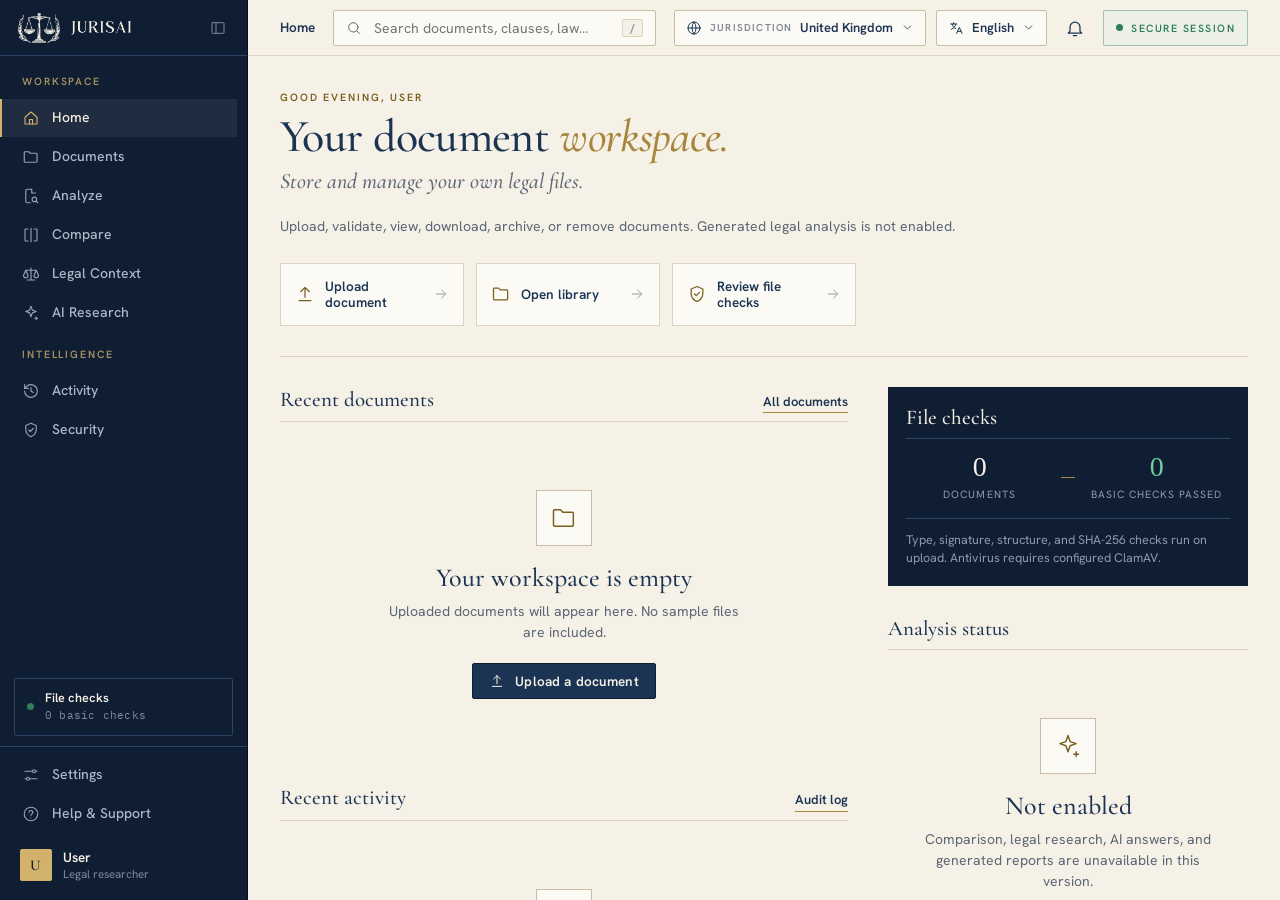
==== commit a6e1c065: "update: added backend" ====
--- a/app.html
+++ b/app.html
@@ -30,6 +30,6 @@
 <script src="assets/app/v-settings.js"></script>
 <script src="assets/app/v-help.js"></script>
 <script src="assets/app/v-welcome.js"></script>
-<script>J.boot();</script>
+<script>JurisSession.restore().then(function(){ return J.bootstrap(); }).then(function(){ J.boot(); });</script>
 </body>
 </html>
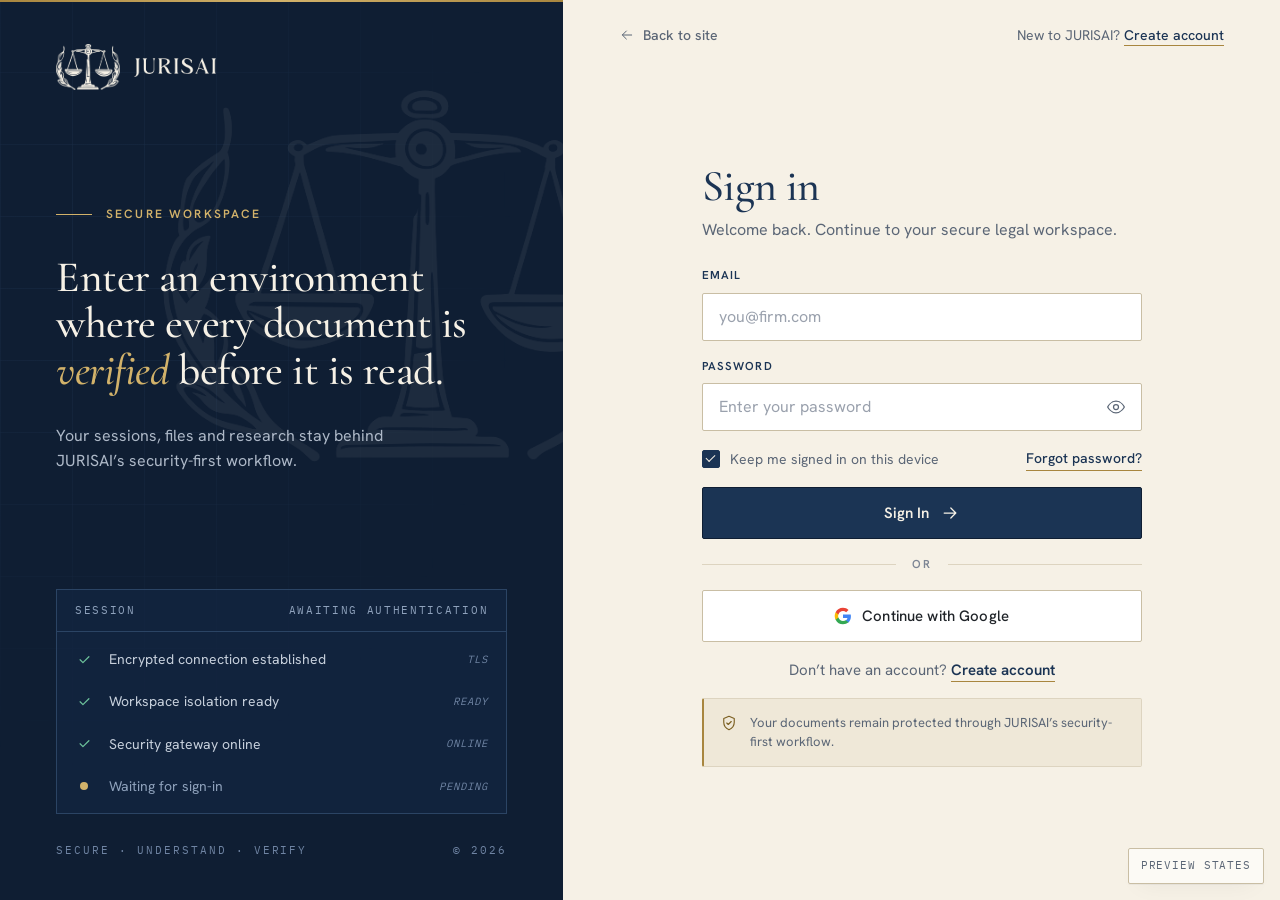
==== commit 39f81687: "Backend added" ====
--- a/app.html
+++ b/app.html
@@ -16,6 +16,7 @@
 </head>
 <body>
 <script src="assets/site.js"></script>
+<script src="assets/api.js"></script>
 <script src="assets/session.js"></script>
 <script src="assets/app/core.js"></script>
 <script src="assets/app/data.js"></script>
@@ -30,6 +31,17 @@
 <script src="assets/app/v-settings.js"></script>
 <script src="assets/app/v-help.js"></script>
 <script src="assets/app/v-welcome.js"></script>
-<script>JurisSession.restore().then(function(){ return J.bootstrap(); }).then(function(){ J.boot(); });</script>
+<script>
+  if (window.JurisAPI) {
+    JurisAPI.users.me().then(function(u) {
+      if (window.JurisSession) JurisSession.update(u);
+      J.boot();
+    }).catch(function() {
+      location.href = 'signin.html';
+    });
+  } else {
+    J.boot();
+  }
+</script>
 </body>
 </html>
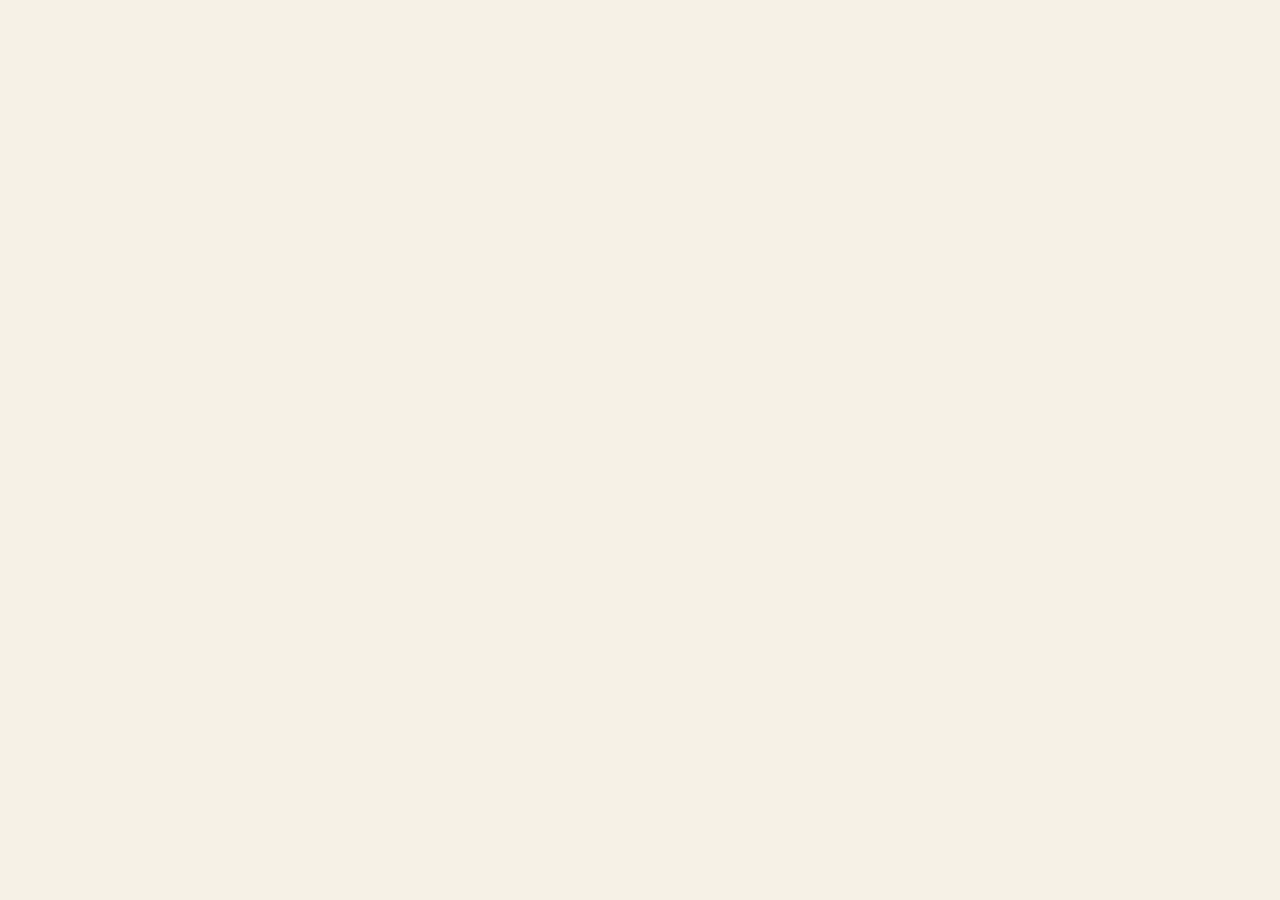
==== commit 70124f12: "fix(backend): resolve existing loopholes" ====
--- a/app.html
+++ b/app.html
@@ -16,7 +16,6 @@
 </head>
 <body>
 <script src="assets/site.js"></script>
-<script src="assets/api.js"></script>
 <script src="assets/session.js"></script>
 <script src="assets/app/core.js"></script>
 <script src="assets/app/data.js"></script>
@@ -24,6 +23,8 @@
 <script src="assets/app/v-docs.js"></script>
 <script src="assets/app/v-analyze.js"></script>
 <script src="assets/app/v-compare.js"></script>
+<script src="assets/app/v-dashboard.js"></script>
+<script src="assets/app/v-review.js"></script>
 <script src="assets/app/v-law.js"></script>
 <script src="assets/app/v-research.js"></script>
 <script src="assets/app/v-reports.js"></script>
@@ -31,17 +32,6 @@
 <script src="assets/app/v-settings.js"></script>
 <script src="assets/app/v-help.js"></script>
 <script src="assets/app/v-welcome.js"></script>
-<script>
-  if (window.JurisAPI) {
-    JurisAPI.users.me().then(function(u) {
-      if (window.JurisSession) JurisSession.update(u);
-      J.boot();
-    }).catch(function() {
-      location.href = 'signin.html';
-    });
-  } else {
-    J.boot();
-  }
-</script>
+<script>JurisSession.restore().then(function(){ return J.bootstrap(); }).then(function(){ J.boot(); });</script>
 </body>
 </html>
--- a/assets/app-e.css
+++ b/assets/app-e.css
@@ -80,3 +80,105 @@
 .act-main, .act-side, .sec > * { min-width: 0; }
 @media (max-width: 1200px) { .act { grid-template-columns: minmax(0,1fr); } }
 @media (max-width: 1000px) { .sg-held { min-width: 0; } .sec-flow { padding: 18px 16px; } .sg { min-width: 0; } .act-bar .lib-search { min-width: 0; width: 100%; } .tl-i { grid-template-columns: 56px 30px minmax(0,1fr) 14px; } .tl-w { display: none; } }
+
+/* ===== RISK DASHBOARD ===== */
+.dash-hero-grid { display: grid; grid-template-columns: repeat(4, 1fr); gap: 16px; margin-bottom: 32px; }
+.dcard { background: var(--paper); border: 1px solid var(--rule); padding: 20px; border-radius: 2px; box-shadow: 0 1px 3px rgba(15,30,51,.04); transition: transform .15s ease, box-shadow .15s ease; }
+.dcard:hover { transform: translateY(-1px); box-shadow: 0 4px 12px rgba(15,30,51,.08); }
+.dcard-h { display: flex; justify-content: space-between; align-items: center; margin-bottom: 8px; }
+.dcard-h .k { font-size: 11px; font-weight: 600; text-transform: uppercase; letter-spacing: .08em; color: var(--slate); }
+.dcard-v { font: 500 38px/1.1 Georgia, serif; color: var(--navy); margin-bottom: 8px; }
+.dcard-risk { border-top: 3px solid var(--risk); }
+.dcard-risk .dcard-v { color: var(--risk); }
+.dcard-warn { border-top: 3px solid var(--warn); }
+.dcard-warn .dcard-v { color: var(--warn); }
+.dcard-ok { border-top: 3px solid var(--ok); }
+.dcard-ok .dcard-v { color: var(--ok); }
+.dcard p.muted { font-size: 12.5px; margin: 0; }
+
+.dash-split { display: grid; grid-template-columns: 1.15fr 0.85fr; gap: 28px; margin-bottom: 32px; }
+.dash-sec { background: var(--paper); border: 1px solid var(--rule); padding: 24px; border-radius: 2px; }
+.dash-sec .sec-h { display: flex; align-items: center; gap: 12px; margin-bottom: 20px; padding-bottom: 12px; border-bottom: 1px solid var(--rule); }
+.dash-sec .sec-h h2 { font: 500 20px var(--serif); color: var(--navy); margin: 0; }
+.dash-sec .sec-h .linkbtn { margin-left: auto; font-size: 13px; }
+
+/* Statute Grid */
+.statute-grid { display: grid; grid-template-columns: repeat(auto-fit, minmax(280px, 1fr)); gap: 16px; }
+.statute-card { background: var(--ivory, #FAF8F5); border: 1px solid var(--rule); padding: 16px; border-radius: 2px; display: flex; flex-direction: column; justify-content: space-between; gap: 12px; }
+.statute-card-h { display: flex; justify-content: space-between; align-items: flex-start; gap: 8px; }
+.statute-card-h b { font-size: 14.5px; color: var(--navy); display: block; }
+.statute-card-h small { display: block; font-size: 12px; }
+.statute-items { list-style: none; margin: 0; padding: 0; display: grid; gap: 8px; font-size: 12.5px; }
+.statute-items li { display: flex; align-items: baseline; gap: 8px; line-height: 1.45; }
+.statute-items .dot { flex-shrink: 0; margin-top: 5px; }
+.statute-card-f { border-top: 1px solid var(--rule); padding-top: 10px; font-size: 12px; }
+
+/* Contradictions Quick List */
+.contra-quick-list { display: grid; gap: 12px; }
+.cq-item { background: var(--ivory, #FAF8F5); border: 1px solid var(--rule); padding: 14px 16px; border-radius: 2px; }
+.cq-h { display: flex; align-items: center; gap: 8px; margin-bottom: 6px; font-size: 13px; }
+.cq-h b { color: var(--navy); font-size: 14px; }
+.cq-what { font-size: 13px; line-height: 1.45; margin: 0 0 8px; color: var(--charcoal); }
+.cq-vals { font-size: 12px; padding: 6px 10px; background: rgba(168,134,63,.08); border-left: 2px solid var(--gold); margin-bottom: 8px; display: flex; gap: 8px; align-items: center; }
+.cq-a { font-size: 12.5px; text-align: right; }
+
+/* Contractual Timeline */
+.timeline-wrap { padding: 4px 0; }
+.timeline-filters { display: flex; gap: 8px; margin-bottom: 20px; flex-wrap: wrap; }
+.tl-stream { list-style: none; margin: 0; padding: 0; position: relative; }
+.tl-stream::before { content: ""; position: absolute; left: 139px; top: 8px; bottom: 8px; width: 2px; background: var(--rule-strong, #D8D0C2); }
+.tl-node { display: grid; grid-template-columns: 140px minmax(0, 1fr); gap: 24px; position: relative; margin-bottom: 20px; }
+.tl-badge { text-align: right; font-size: 12.5px; color: var(--slate); padding-top: 4px; font-weight: 500; }
+.tl-badge.tl-iso { color: var(--navy); font-weight: 600; }
+.tl-card { background: var(--ivory, #FAF8F5); border: 1px solid var(--rule); padding: 14px 18px; border-radius: 2px; position: relative; }
+.tl-card::before { content: ""; position: absolute; left: -30px; top: 12px; width: 10px; height: 10px; border-radius: 50%; background: var(--gold); border: 2px solid var(--paper); }
+.tl-card-h { display: flex; justify-content: space-between; align-items: center; gap: 8px; margin-bottom: 6px; }
+.tl-card-h b { color: var(--navy); font-size: 14px; }
+.tl-txt { font-size: 13px; color: var(--charcoal); margin: 0 0 8px; line-height: 1.5; }
+
+/* ===== HUMAN REVIEW QUEUE ===== */
+.rev-list { display: grid; gap: 20px; max-width: 1100px; margin: 0 auto; }
+.rev-card { background: var(--paper); border: 1px solid var(--rule); border-radius: 2px; box-shadow: 0 1px 3px rgba(15,30,51,.04); transition: border-color .15s ease; }
+.rev-card:hover { border-color: var(--gold); }
+.rev-card.rev-done { opacity: 0.92; border-left: 3px solid var(--ok); }
+.rev-card-h { display: flex; justify-content: space-between; align-items: flex-start; gap: 16px; padding: 20px 24px; border-bottom: 1px solid var(--rule); background: var(--ivory-2, #F4F1EA); }
+.rev-badges { display: flex; gap: 8px; align-items: center; margin-bottom: 8px; }
+.rev-card-h h3 { font: 500 20px var(--serif); color: var(--navy); margin: 0 0 4px; }
+.rev-card-meta { font-size: 12px; color: var(--slate-2); }
+.rev-body-grid { display: grid; grid-template-columns: 1fr 1fr; gap: 20px; padding: 20px 24px; border-bottom: 1px solid var(--rule); }
+.rev-col .k { font-size: 11px; font-weight: 600; text-transform: uppercase; letter-spacing: .08em; color: var(--slate); margin-bottom: 8px; display: flex; align-items: center; gap: 6px; }
+.rev-statute-box { background: var(--ivory, #FAF8F5); border: 1px solid var(--rule); padding: 14px 16px; border-radius: 2px; font-size: 13px; }
+.rev-statute-box b { display: block; color: var(--navy); margin-bottom: 4px; }
+.rev-explain { display: grid; gap: 12px; padding: 16px 24px; background: rgba(168,134,63,.04); border-bottom: 1px solid var(--rule); font-size: 13px; margin: 0; }
+.rev-explain dt { font-weight: 600; color: var(--navy); margin-bottom: 2px; display: flex; align-items: center; gap: 6px; }
+.rev-explain dd { margin: 0 0 8px; color: var(--charcoal); line-height: 1.5; }
+.rev-card-f { display: flex; justify-content: space-between; align-items: center; gap: 16px; padding: 16px 24px; background: var(--paper); flex-wrap: wrap; }
+.rev-actions { display: flex; gap: 10px; align-items: center; flex-wrap: wrap; }
+.stamp-rev { border: 1px dashed var(--gold); color: var(--gold-deep, #8B6E2C); background: var(--gold-wash); padding: 4px 10px; font-size: 11.5px; border-radius: 2px; display: inline-flex; align-items: center; gap: 6px; font-weight: 500; }
+
+@media (max-width: 1080px) {
+  .dash-hero-grid { grid-template-columns: repeat(2, 1fr); }
+  .dash-split { grid-template-columns: 1fr; }
+  .rev-body-grid { grid-template-columns: 1fr; }
+}
+@media (max-width: 720px) {
+  .dash-hero-grid { grid-template-columns: 1fr; }
+  .tl-stream::before { left: 0; }
+  .tl-node { grid-template-columns: 1fr; padding-left: 20px; }
+  .tl-card::before { left: -25px; }
+  .tl-badge { text-align: left; }
+}
+
+/* Home Intelligence Grid */
+.home-intel-grid { display: grid; grid-template-columns: repeat(3, 1fr); gap: 20px; margin: 32px 0; }
+.h-card { background: var(--paper); border: 1px solid var(--rule); padding: 22px; border-radius: 2px; box-shadow: 0 1px 3px rgba(15,30,51,.04); display: flex; flex-direction: column; justify-content: space-between; gap: 10px; transition: transform .15s ease, box-shadow .15s ease; }
+.h-card:hover { transform: translateY(-2px); box-shadow: 0 6px 16px rgba(15,30,51,.08); border-color: var(--gold); }
+.h-card-top { display: flex; justify-content: space-between; align-items: center; }
+.h-card-top .k { font-size: 11px; font-weight: 600; text-transform: uppercase; letter-spacing: .08em; color: var(--gold-deep); }
+.h-card b { font: 500 20px var(--serif); color: var(--navy); display: block; }
+.h-card p.muted { font-size: 13px; margin: 0; line-height: 1.45; }
+.h-card .linkbtn { font-size: 13px; font-weight: 500; align-self: flex-start; }
+
+@media (max-width: 900px) {
+  .home-intel-grid { grid-template-columns: 1fr; }
+}
